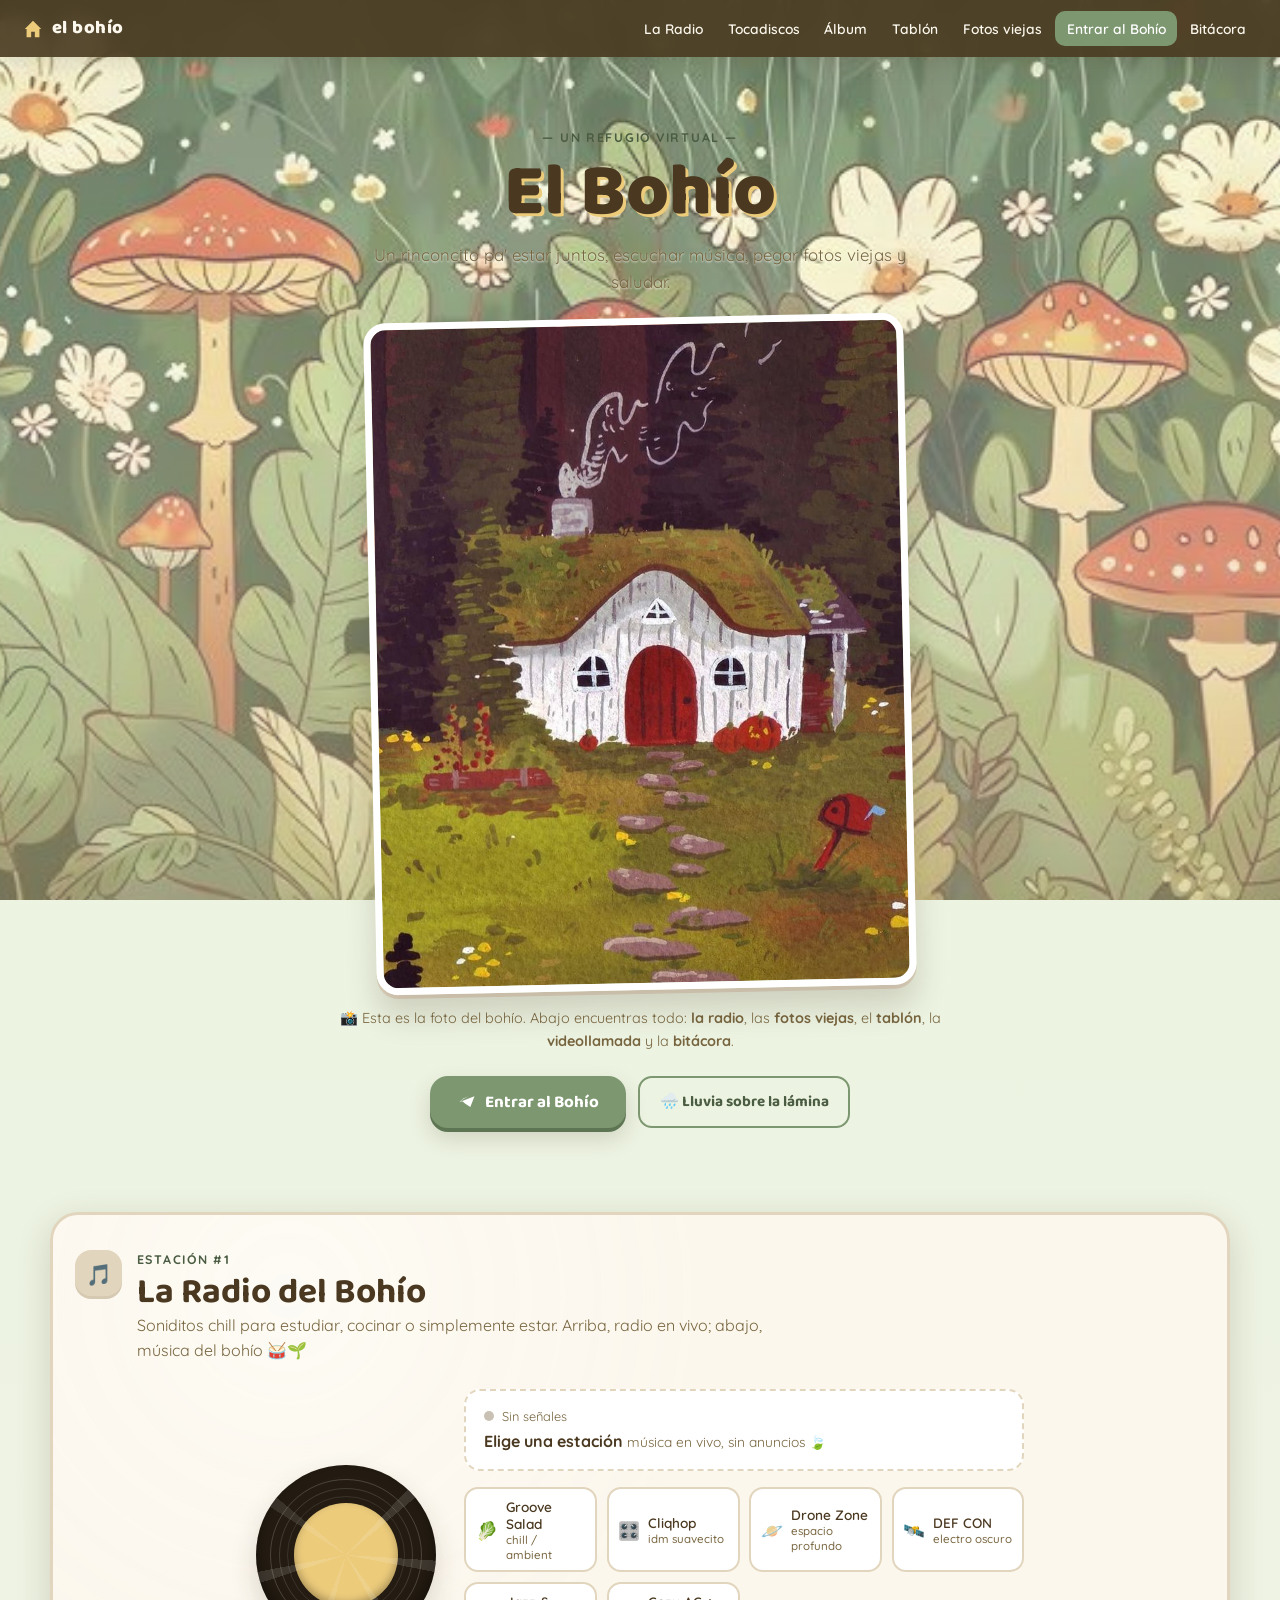
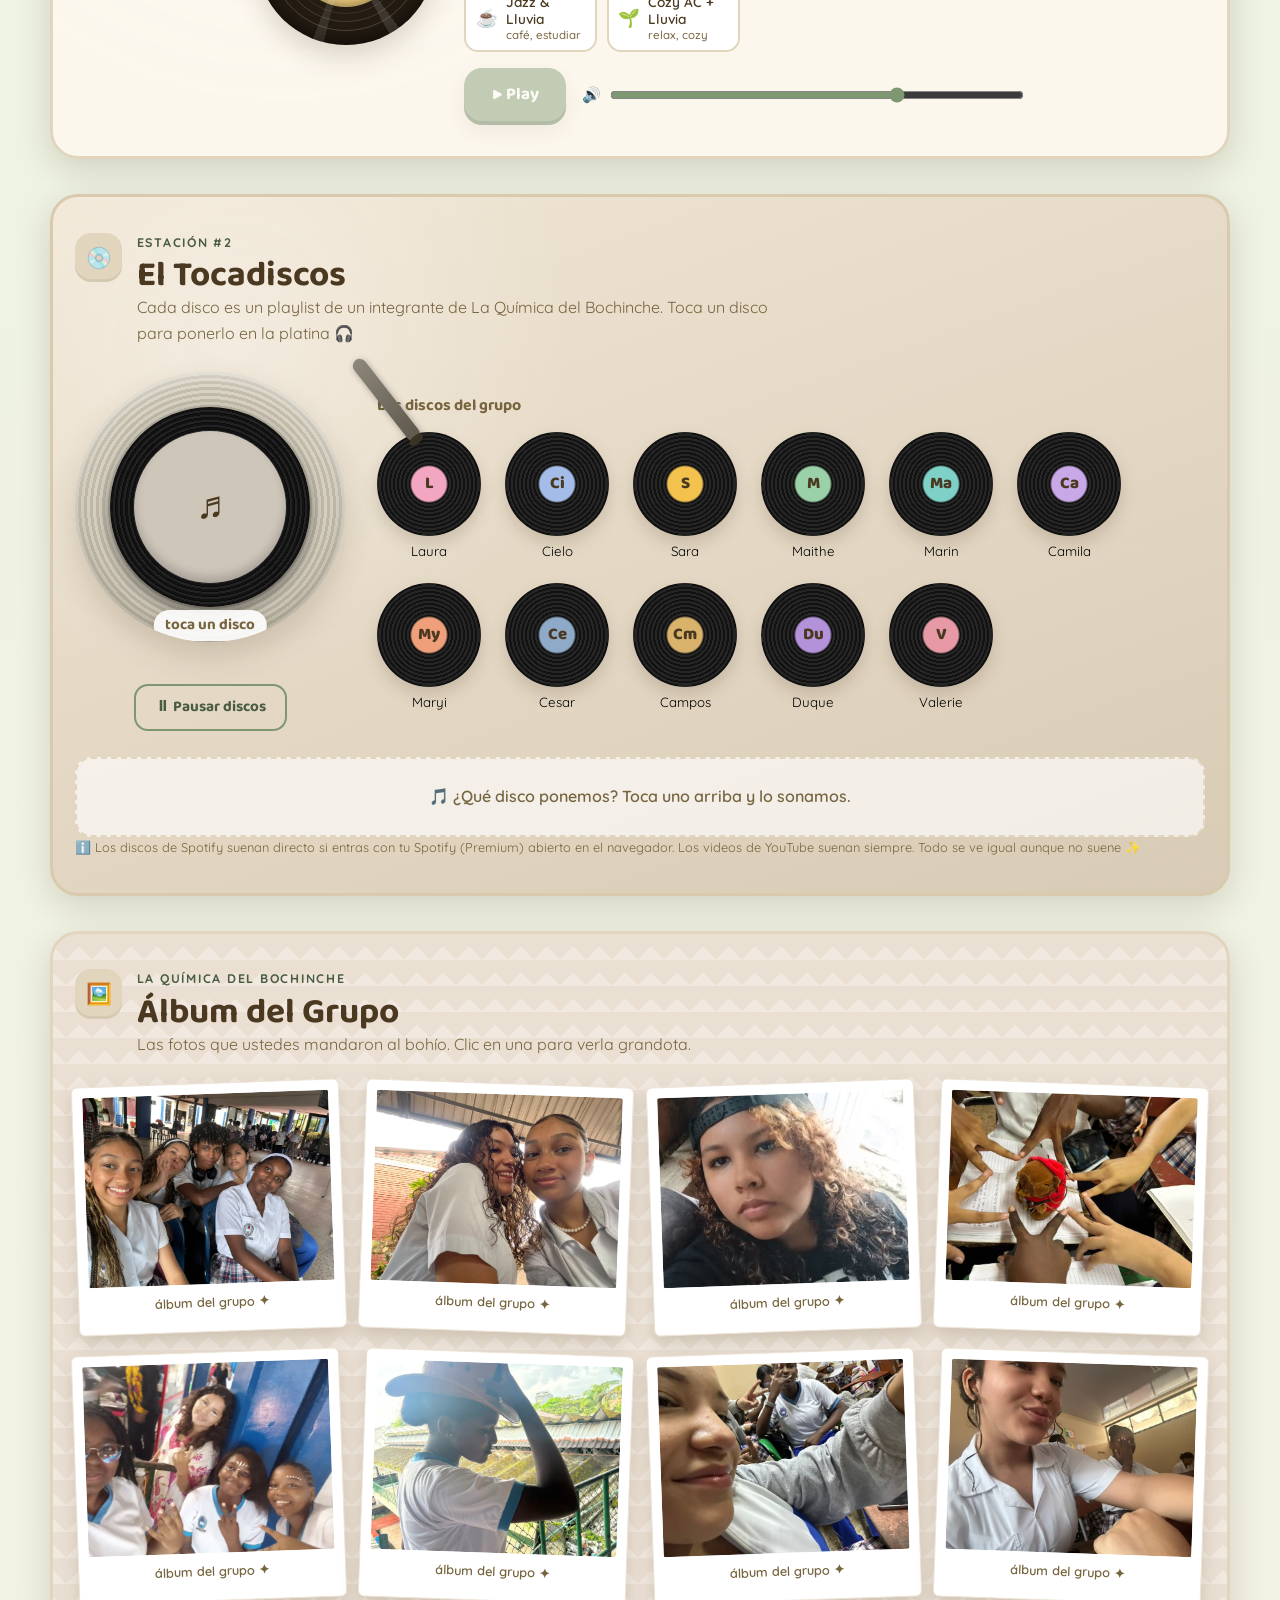
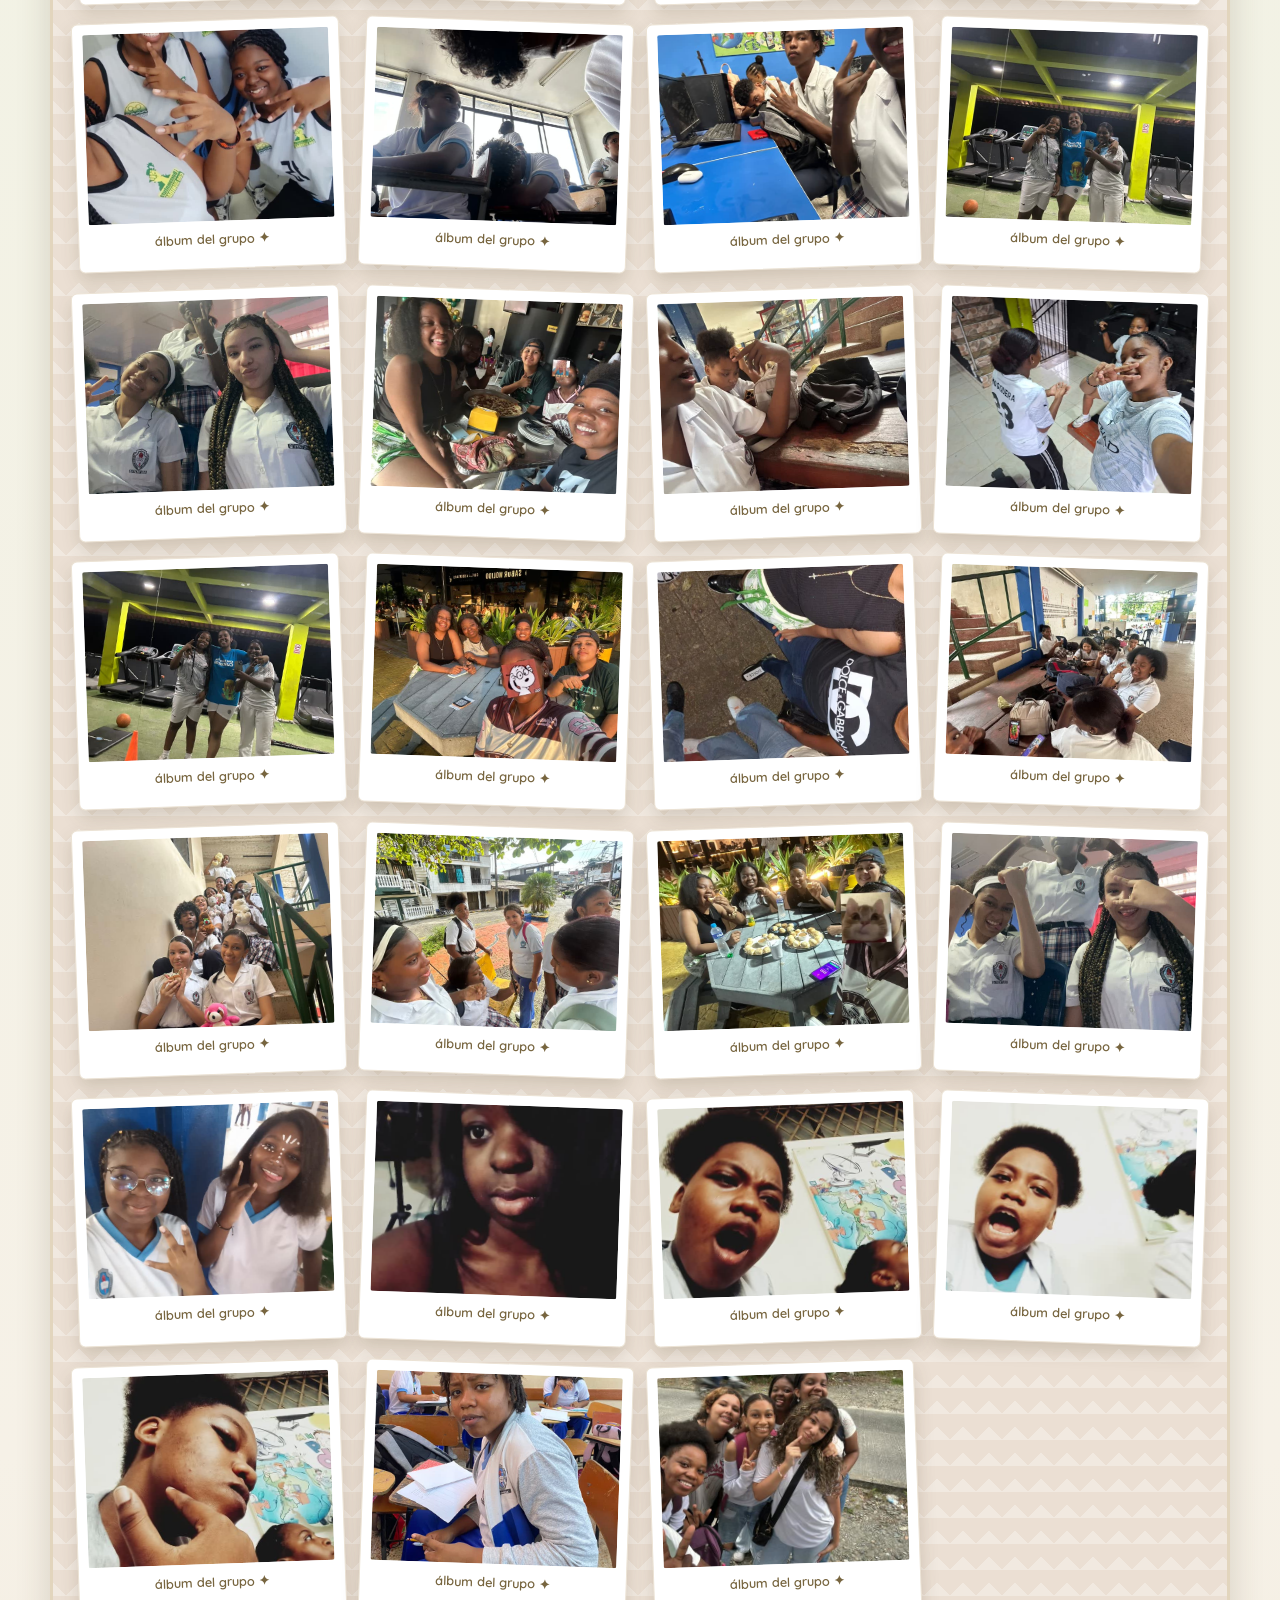
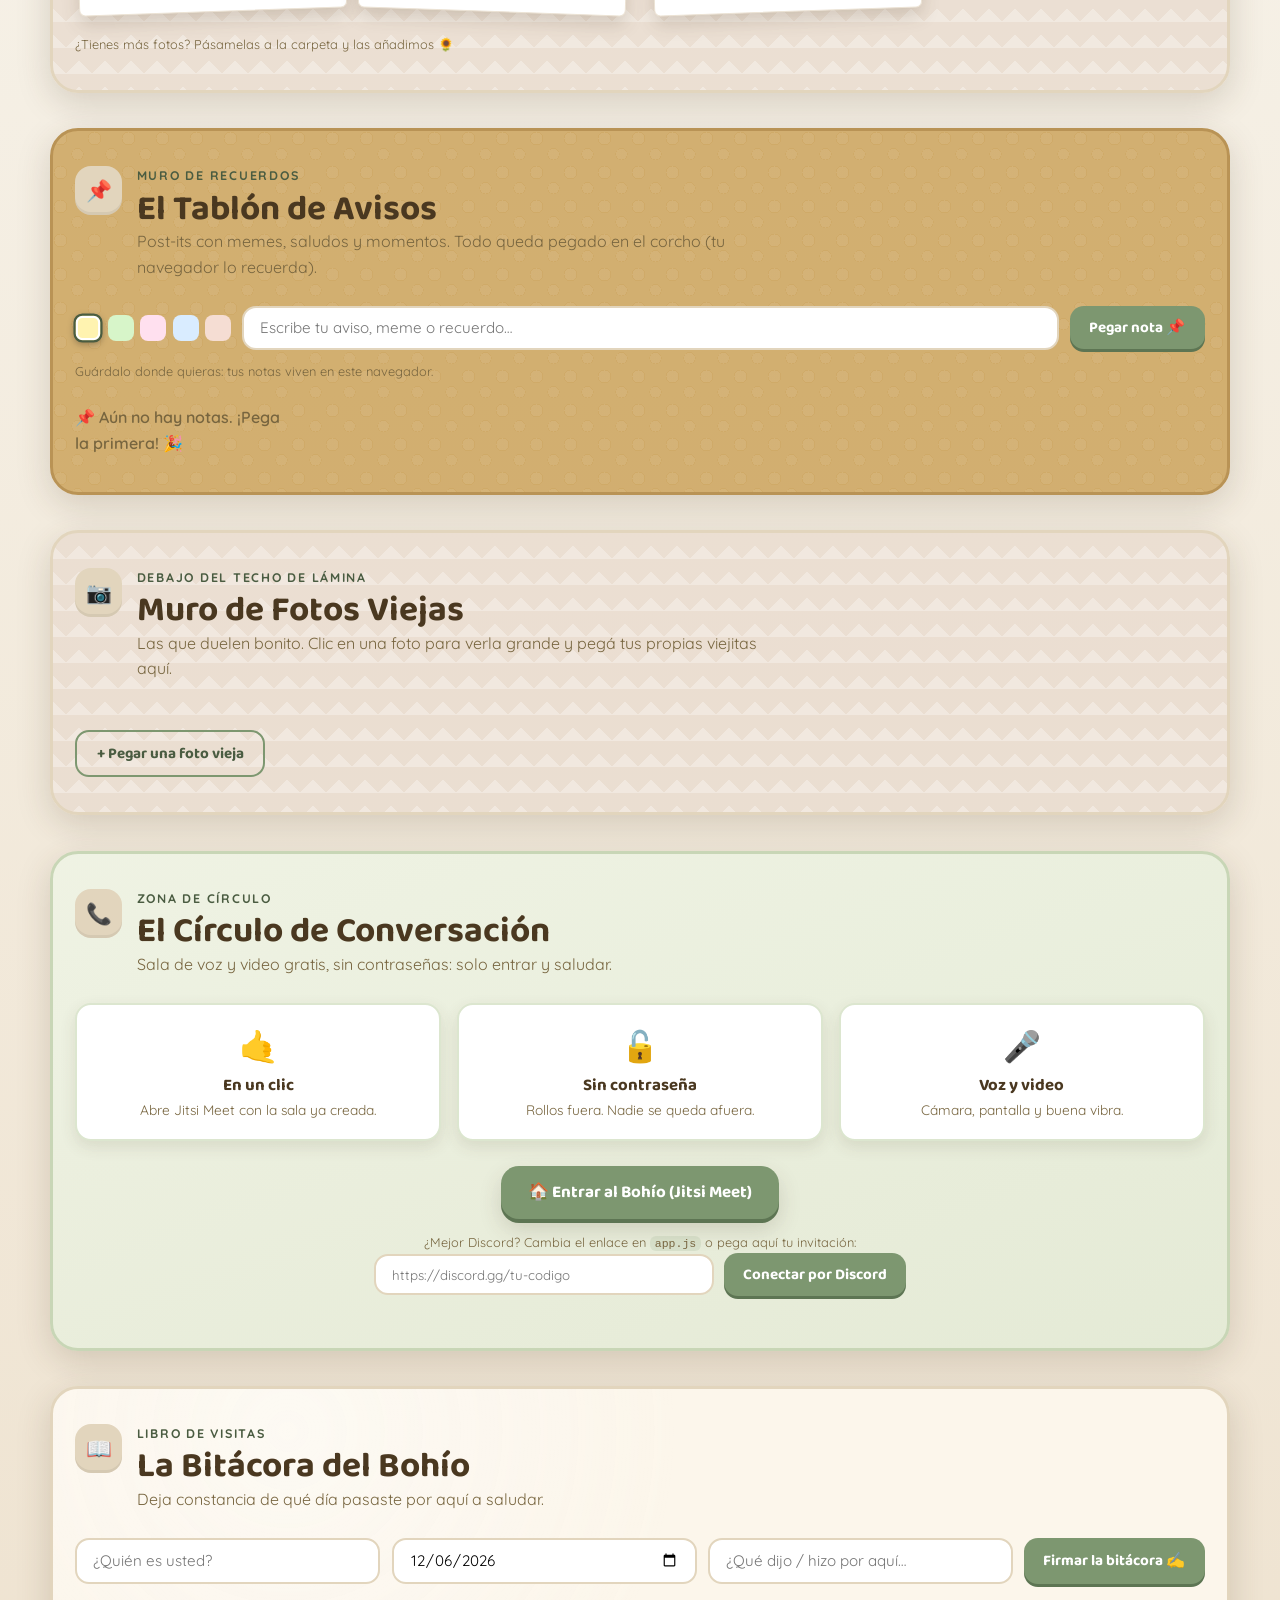
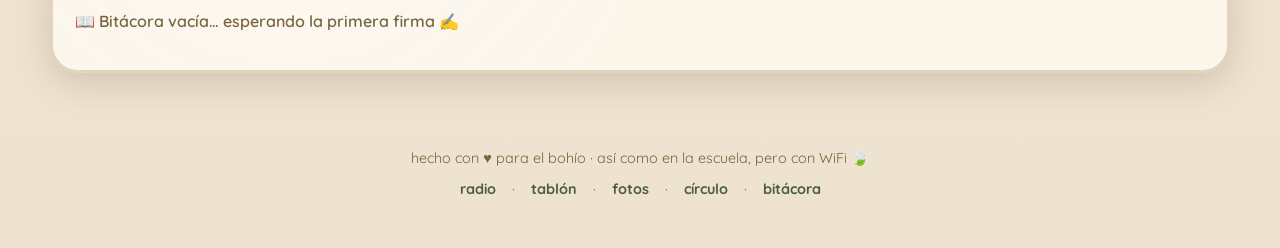
==== index.html @ ce8527cd "Bohío: sitio estático del grupo" ====
<!DOCTYPE html>
<html lang="es">
<head>
<meta charset="UTF-8">
<meta name="viewport" content="width=device-width, initial-scale=1.0">
<title>El Bohío — Un rinconcito pa' estar juntos</title>
<link rel="preconnect" href="https://fonts.googleapis.com">
<link rel="preconnect" href="https://fonts.gstatic.com" crossorigin>
<link href="https://fonts.googleapis.com/css2?family=Baloo+2:wght@500;600;700;800&family=Quicksand:wght@400;500;600;700&display=swap" rel="stylesheet">
<link rel="stylesheet" href="styles.css">
</head>
<body class="leaves">

<!-- ============== FONDO DE PÁGINA (fotos 6, 7, 8) ============== -->
<div class="bg-slideshow" aria-hidden="true">
  <div class="bg-slide" style="background-image:url('imagenes/_ (6).jpeg')"></div>
  <div class="bg-slide" style="background-image:url('imagenes/_ (7).jpeg')"></div>
  <div class="bg-slide" style="background-image:url('imagenes/_(8).jpeg')"></div>
</div>
<div class="bg-scrim" aria-hidden="true"></div>

<!-- ============== FONDOS ANIMADOS (hojas / lluvia) ============== -->
<div class="weather-layer" data-weather="leaves" aria-hidden="true">
  <span class="leaf l1"></span><span class="leaf l2"></span><span class="leaf l3"></span>
  <span class="leaf l4"></span><span class="leaf l5"></span><span class="leaf l6"></span>
  <span class="leaf l7"></span><span class="leaf l8"></span><span class="leaf l9"></span>
  <span class="leaf l10"></span><span class="leaf l11"></span><span class="leaf l12"></span>
  <span class="leaf l13"></span><span class="leaf l14"></span><span class="leaf l15"></span>
  <span class="leaf l16"></span><span class="leaf l17"></span><span class="leaf l18"></span>
</div>
<div class="weather-layer" data-weather="rain" aria-hidden="true">
  <span class="drop d1"></span><span class="drop d2"></span><span class="drop d3"></span>
  <span class="drop d4"></span><span class="drop d5"></span><span class="drop d6"></span>
  <span class="drop d7"></span><span class="drop d8"></span><span class="drop d9"></span>
  <span class="drop d10"></span><span class="drop d11"></span><span class="drop d12"></span>
  <span class="drop d13"></span><span class="drop d14"></span><span class="drop d15"></span>
  <span class="drop d16"></span><span class="drop d17"></span><span class="drop d18"></span>
  <span class="drop d19"></span><span class="drop d20"></span><span class="drop d21"></span>
</div>

<nav class="navbar">
  <a class="nav-logo" href="#inicio">
    <svg viewBox="0 0 24 24" width="22" height="22" aria-hidden="true"><path d="M12 3 3 12h2v9h5v-6h4v6h5v-9h2L12 3z" fill="currentColor"/></svg>
    el bohío
  </a>
  <ul class="nav-links">
    <li><a href="#radio">La Radio</a></li>
    <li><a href="#tocadiscos">Tocadiscos</a></li>
    <li><a href="#album">Álbum</a></li>
    <li><a href="#tablon">Tablón</a></li>
    <li><a href="#fotos">Fotos viejas</a></li>
    <li><a href="#circulo" class="cta-link">Entrar al Bohío</a></li>
    <li><a href="#bitacora">Bitácora</a></li>
  </ul>
  <button class="hamburger" aria-label="Menú"><span></span><span></span><span></span></button>
</nav>

<main>

<!-- ==================== HERO / ILUSTRACIÓN ==================== -->
<section id="inicio" class="hero">
  <div class="hero-copy">
    <p class="eyebrow">— un refugio virtual —</p>
    <h1>El Bohío</h1>
    <p class="tagline">Un rinconcito pa' estar juntos, escuchar música, pegar fotos viejas y saludar.</p>
  </div>

  <div class="bohio-wrap">
    <img class="bohio-foto" src="imagenes/_ (5).jpeg"
         alt="Foto del bohío, el refugio de todos"
         loading="eager">
  </div>

  <p class="hint">📸 Esta es la foto del bohío. Abajo encuentras todo: <strong>la radio</strong>, las <strong>fotos viejas</strong>, el <strong>tablón</strong>, la <strong>videollamada</strong> y la <strong>bitácora</strong>.</p>

  <div class="hero-actions">
    <button id="entrarBtn" class="btn btn-big">
      <svg viewBox="0 0 24 24" width="20" height="20" aria-hidden="true"><path d="M3 12l18-7-5 13-6-4-5-4 9-5-7 3z" fill="currentColor"/></svg>
      Entrar al Bohío
    </button>
    <button id="weatherBtn" class="btn btn-ghost" aria-pressed="false">🌿 Día soleado / 🌧️</button>
  </div>
</section>


<!-- ==================== LA RADIO ==================== -->
<section id="radio" class="panel panel-paper">
  <div class="panel-head">
    <span class="chip">🎵</span>
    <div>
      <p class="eyebrow">estación #1</p>
      <h2>La Radio del Bohío</h2>
      <p class="lead">Soniditos chill para estudiar, cocinar o simplemente estar. Arriba, radio en vivo; abajo, música del bohío 🥁🌱</p>
    </div>
  </div>

  <div class="player">
    <div class="disc" id="disc" aria-hidden="true">
      <span class="disc-grooves"></span><span class="disc-hole"></span>
    </div>
    <div class="player-body">
      <div class="now-playing">
        <div class="np-status"><span class="dot" id="npDot"></span><span id="npStatus">Sin señales</span></div>
        <strong id="npTitle">Elige una estación</strong>
        <span id="npMeta" class="np-meta">música en vivo, sin anuncios 🍃</span>
      </div>
      <div class="stations" id="stations" role="listbox" aria-label="Estaciones"></div>
      <div class="player-controls">
        <button id="playBtn" class="btn btn-big" disabled>▶ Play</button>
        <label class="vol">
          🔊 <input type="range" id="vol" min="0" max="1" step="0.02" value="0.7">
        </label>
      </div>
    </div>
  </div>
  <audio id="audio" preload="none"></audio>
</section>

<!-- ==================== EL TOCADISCOS ==================== -->
<section id="tocadiscos" class="panel panel-turntable">
  <div class="panel-head">
    <span class="chip">💿</span>
    <div>
      <p class="eyebrow">estación #2</p>
      <h2>El Tocadiscos</h2>
      <p class="lead">Cada disco es un playlist de un integrante de La Química del Bochinche. Toca un disco para ponerlo en la platina 🎧</p>
    </div>
  </div>

  <div class="tt-scene">
    <div class="platter-wrap" aria-live="polite">
      <div class="tonearm"><span></span></div>
      <div class="platter">
        <div class="record" id="activeDisc">
          <span class="rlabel" id="activeLabel">?</span>
          <span class="rname" id="activeName">toca un disco</span>
        </div>
      </div>
      <button id="pauseDiscBtn" class="btn btn-ghost pause-btn">⏸ Pausar discos</button>
    </div>
    <div class="rack-head">
      <p>Los discos del grupo</p>
      <div class="rack" id="rack"></div>
    </div>
  </div>

  <div class="queue" id="queue">
    <div class="qempty">🎵 ¿Qué disco ponemos? Toca uno arriba y lo sonamos.</div>
  </div>
  <p class="form-note">ℹ️ Los discos de Spotify suenan directo si entras con tu Spotify (Premium) abierto en el navegador. Los videos de YouTube suenan siempre. Todo se ve igual aunque no suene ✨</p>
</section>

<!-- ==================== ÁLBUM DEL GRUPO ==================== -->
<section id="album" class="panel panel-gallery">
  <div class="panel-head">
    <span class="chip">🖼️</span>
    <div>
      <p class="eyebrow">la química del bochinche</p>
      <h2>Álbum del Grupo</h2>
      <p class="lead">Las fotos que ustedes mandaron al bohío. Clic en una para verla grandota.</p>
    </div>
  </div>
  <div class="gallery album-grid" id="albumGrid"></div>
  <p class="form-note">¿Tienes más fotos? Pásamelas a la carpeta y las añadimos 🌻</p>
</section>

<!-- ==================== TABLÓN DE AVISOS ==================== -->
<section id="tablon" class="panel panel-cork">
  <div class="panel-head">
    <span class="chip">📌</span>
    <div>
      <p class="eyebrow">muro de recuerdos</p>
      <h2>El Tablón de Avisos</h2>
      <p class="lead">Post-its con memes, saludos y momentos. Todo queda pegado en el corcho (tu navegador lo recuerda).</p>
    </div>
  </div>

  <form id="noteForm" class="note-form">
    <div class="note-palette" id="notePalette" role="radiogroup" aria-label="Color de la nota">
      <label><input type="radio" name="color" value="#fff3b0" checked><span style="background:#fff3b0"></span></label>
      <label><input type="radio" name="color" value="#d7f5c9"><span style="background:#d7f5c9"></span></label>
      <label><input type="radio" name="color" value="#ffe0ef"><span style="background:#ffe0ef"></span></label>
      <label><input type="radio" name="color" value="#d9ecff"><span style="background:#d9ecff"></span></label>
      <label><input type="radio" name="color" value="#f5ddd3"><span style="background:#f5ddd3"></span></label>
    </div>
    <input type="text" id="noteText" maxlength="220" placeholder="Escribe tu aviso, meme o recuerdo…" required>
    <button type="submit" class="btn">Pegar nota 📌</button>
    <p class="form-note">Guárdalo donde quieras: tus notas viven en este navegador.</p>
  </form>

  <div class="notes" id="notes" aria-live="polite"></div>
</section>

<!-- ==================== MURO DE FOTOS ==================== -->
<section id="fotos" class="panel panel-gallery">
  <div class="panel-head">
    <span class="chip">📷</span>
    <div>
      <p class="eyebrow">debajo del techo de lámina</p>
      <h2>Muro de Fotos Viejas</h2>
      <p class="lead">Las que duelen bonito. Clic en una foto para verla grande y pegá tus propias viejitas aquí.</p>
    </div>
  </div>
  <input type="file" id="photoInput" accept="image/*" hidden multiple>
  <div class="gallery" id="gallery"></div>
  <button id="addPhotoBtn" class="btn btn-ghost">+ Pegar una foto vieja</button>
</section>

<!-- ==================== CÍRCULO DE CONVERSACIÓN ==================== -->
<section id="circulo" class="panel panel-jitsi">
  <div class="panel-head">
    <span class="chip">📞</span>
    <div>
      <p class="eyebrow">zona de círculo</p>
      <h2>El Círculo de Conversación</h2>
      <p class="lead">Sala de voz y video gratis, sin contraseñas: solo entrar y saludar.</p>
    </div>
  </div>

  <div class="circulo-cards">
    <div class="ccard"><span>🤙</span><h3>En un clic</h3><p>Abre Jitsi Meet con la sala ya creada.</p></div>
    <div class="ccard"><span>🔓</span><h3>Sin contraseña</h3><p>Rollos fuera. Nadie se queda afuera.</p></div>
    <div class="ccard"><span>🎤</span><h3>Voz y video</h3><p>Cámara, pantalla y buena vibra.</p></div>
  </div>

  <div class="enter-zone">
    <a id="jitsiLink" class="btn btn-big" target="_blank" rel="noopener"
       href="https://meet.jit.si/bohio-de-los-amigos">
      🏠 Entrar al Bohío (Jitsi Meet)
    </a>
    <p class="form-note">¿Mejor Discord? Cambia el enlace en <code>app.js</code> o pega aquí tu invitación:</p>
    <div class="discord-row">
      <input type="url" id="discordInput" placeholder="https://discord.gg/tu-codigo" value="">
      <button id="discordBtn" class="btn">Conectar por Discord</button>
      <p id="discordMsg" class="form-note"></p>
    </div>
  </div>
</section>

<!-- ==================== BITÁCORA / LIBRO DE VISITAS ==================== -->
<section id="bitacora" class="panel panel-paper">
  <div class="panel-head">
    <span class="chip">📖</span>
    <div>
      <p class="eyebrow">libro de visitas</p>
      <h2>La Bitácora del Bohío</h2>
      <p class="lead">Deja constancia de qué día pasaste por aquí a saludar.</p>
    </div>
  </div>

  <form id="visitForm" class="visit-form">
    <input type="text" id="visitName" placeholder="¿Quién es usted?" maxlength="40" required>
    <input type="date" id="visitDate" required>
    <input type="text" id="visitMsg" placeholder="¿Qué dijo / hizo por aquí…" maxlength="200">
    <button type="submit" class="btn">Firmar la bitácora ✍️</button>
  </form>

  <ul class="log" id="log" aria-live="polite"></ul>
</section>

</main>

<footer class="footer">
  <p>hecho con ♥ para el bohío · así como en la escuela, pero con WiFi 🍃</p>
  <p class="footer-links"><a href="#radio">radio</a> · <a href="#tablon">tablón</a> · <a href="#fotos">fotos</a> · <a href="#circulo">círculo</a> · <a href="#bitacora">bitácora</a></p>
</footer>

<!-- lightbox -->
<div id="lightbox" class="lightbox" hidden>
  <div class="lb-inner"><img id="lbImg" src="" alt="Foto ampliada"><button id="lbClose" class="lb-close" aria-label="Cerrar">✕</button></div>
</div>

<script src="album-data.js"></script>
<script src="app.js"></script>
</body>
</html>
---- styles.css ----
/* ============================================================
   EL BOHÍO — paleta "tierno, natural y bohío"
   verde reja / cemento cálido / lámina metálica / tierra
   ============================================================ */
:root{
  --green:#7d9770;          /* verde reja (sage) */
  --green-dark:#5d7553;
  --green-deep:#4a5c41;
  --sand:#e2d5bd;           /* cemento cálido / arena */
  --sand-light:#f6f1e7;
  --paper:#fdf8ee;
  --tin:#b6ae9f;            /* gris lámina pastel */
  --tin-dark:#8d877a;
  --wood:#9c7a4f;
  --wood-dark:#6b4a2c;
  --ink:#4a3820;
  --ink-soft:#77653f;
  --gold:#eccb7b;
  --gold-deep:#d4a843;
  --sky-top:#eaf4e0;
  --sky-bottom:#f6f1e7;
  --shadow:rgba(74,56,32,.18);
  --rounded:18px;
}

*,*::before,*::after{box-sizing:border-box;margin:0;padding:0}
html{scroll-behavior:smooth;scroll-padding-top:78px}
body{
  font-family:'Quicksand','Trebuchet MS',sans-serif;
  background:linear-gradient(180deg,var(--sky-top),var(--sky-bottom) 70%,#eee2cf);
  color:var(--ink);
  line-height:1.6;
  min-height:100vh;
  overflow-x:hidden;
}
h1,h2,h3,h4{font-family:'Baloo 2','Trebuchet MS',sans-serif;line-height:1.15}
h1{font-size:clamp(2.6rem,7vw,4.6rem);font-weight:800}
h2{font-size:clamp(1.5rem,4vw,2.2rem);font-weight:700}
img{max-width:100%;display:block}
a{color:var(--green-deep)}
code{background:rgba(125,151,112,.15);padding:.1em .4em;border-radius:6px;font-size:.9em}

/* ---------------- fondo de página: slideshow de fotos ---------------- */
.bg-slideshow{position:fixed;inset:0;z-index:0;pointer-events:none;overflow:hidden}
.bg-slide{position:absolute;inset:-2%;background-size:cover;background-position:center;
  opacity:0;animation:bgfade 18s ease-in-out infinite}
/* la primera foto queda visible aunque las animaciones estén desactivadas */
.bg-slide:nth-child(1){opacity:1}
.bg-slide:nth-child(2){animation-delay:6s}
.bg-slide:nth-child(3){animation-delay:12s}
@keyframes bgfade{
  0%{opacity:0} 8%{opacity:1} 26%{opacity:1} 33%{opacity:0} 100%{opacity:0}
}
.bg-scrim{position:fixed;inset:0;z-index:0;pointer-events:none;
  background:linear-gradient(180deg,rgba(240,248,235,.28),rgba(246,241,231,.40) 55%,rgba(210,190,160,.52))}

/* ---------------- fondo animado: hojas / lluvia ---------------- */
.weather-layer{position:fixed;inset:0;pointer-events:none;z-index:0;overflow:hidden}
body.leaves .weather-layer[data-weather="rain"]{display:none}
body.rain .weather-layer[data-weather="leaves"]{display:none}

.leaf{position:absolute;top:-40px;width:20px;height:20px;background:
  radial-gradient(circle at 30% 30%,#a3c48a,#4e7040);
  border-radius:60% 40% 55% 45%;opacity:.95;
  box-shadow:0 0 6px rgba(255,255,255,.25);
  animation:fall linear infinite}
@keyframes fall{
  0%{transform:translateY(-40px) rotate(0deg)}
  100%{transform:translateY(105vh) rotate(360deg)}
}
.drop{position:absolute;top:-30px;width:3px;height:44px;border-radius:3px;
  background:linear-gradient(180deg,transparent,rgba(120,168,205,.85));
  animation:rain linear infinite}
.l1{left:6%;animation-duration:11s;animation-delay:0s}
.l2{left:16%;animation-duration:14s;animation-delay:-3s;transform:scale(.85)}
.l3{left:27%;animation-duration:12s;animation-delay:-6s;background:#c9a86a}
.l4{left:36%;animation-duration:16s;animation-delay:-2s;transform:scale(1.1)}
.l5{left:45%;animation-duration:10s;animation-delay:-8s}
.l6{left:55%;animation-duration:13s;animation-delay:-4s;background:#c9a86a;transform:scale(.8)}
.l7{left:64%;animation-duration:15s;animation-delay:-7s}
.l8{left:73%;animation-duration:11s;animation-delay:-1s;transform:scale(1.15)}
.l9{left:81%;animation-duration:14s;animation-delay:-9s;background:#c9a86a}
.l10{left:89%;animation-duration:12s;animation-delay:-5s}
.l11{left:48%;animation-duration:17s;animation-delay:-11s}
.l12{left:92%;animation-duration:10s;animation-delay:-2s;transform:scale(.9)}
.l13{left:20%;animation-duration:13s;animation-delay:-10s;transform:scale(1.05);background:#c9a86a}
.l14{left:38%;animation-duration:9.5s;animation-delay:-12s}
.l15{left:52%;animation-duration:14.5s;animation-delay:-6.5s;background:#c9a86a}
.l16{left:68%;animation-duration:11.5s;animation-delay:-13s;transform:scale(.85)}
.l17{left:84%;animation-duration:12.5s;animation-delay:-8.5s}
.l18{left:3%;animation-duration:15s;animation-delay:-4.5s;transform:scale(1.1)}
.d1{left:8%;animation-duration:1.5s}
.d2{left:17%;animation-duration:1.9s;animation-delay:-.4s}
.d3{left:25%;animation-duration:1.7s;animation-delay:-1.1s}
.d4{left:33%;animation-duration:2.1s;animation-delay:-.7s}
.d5{left:41%;animation-duration:1.6s;animation-delay:-1.4s}
.d6{left:49%;animation-duration:2s;animation-delay:-.2s}
.d7{left:57%;animation-duration:1.8s;animation-delay:-1s}
.d8{left:64%;animation-duration:1.5s;animation-delay:-.8s}
.d9{left:72%;animation-duration:2.2s;animation-delay:-1.6s}
.d10{left:79%;animation-duration:1.7s;animation-delay:-.3s}
.d11{left:86%;animation-duration:2s;animation-delay:-1.2s}
.d12{left:92%;animation-duration:1.6s;animation-delay:-.6s}
.d13{left:13%;animation-duration:2.3s;animation-delay:-1.8s}
.d14{left:61%;animation-duration:2.4s;animation-delay:-.9s}
.d15{left:96%;animation-duration:1.9s;animation-delay:-1.5s}
.d16{left:5%;animation-duration:1.8s;animation-delay:-.5s}
.d17{left:30%;animation-duration:2.1s;animation-delay:-1.3s}
.d18{left:44%;animation-duration:1.6s;animation-delay:-.4s}
.d19{left:70%;animation-duration:2.2s;animation-delay:-1.7s}
.d20{left:88%;animation-duration:1.9s;animation-delay:-.2s}
.d21{left:55%;animation-duration:2s;animation-delay:-1.9s}
@keyframes rain{
  0%{transform:translateY(-40px)}
  100%{transform:translateY(108vh)}
}

/* ---------------- nav ---------------- */
.navbar{
  position:fixed;top:0;left:0;right:0;z-index:1000;
  display:flex;align-items:center;justify-content:space-between;gap:1rem;
  padding:.7rem 1.4rem;
  background:rgba(74,60,34,.92);backdrop-filter:blur(8px);
  color:#fdf8ee;box-shadow:0 4px 24px var(--shadow);
}
.nav-logo{display:flex;align-items:center;gap:.45rem;font-family:'Baloo 2',sans-serif;
  font-weight:800;font-size:1.15rem;color:#fdf8ee;text-decoration:none;letter-spacing:.5px}
.nav-logo svg{color:var(--gold)}
.nav-links{display:flex;gap:.15rem;list-style:none}
.nav-links a{display:block;color:#fdf8ee;text-decoration:none;font-size:.86rem;font-weight:600;
  padding:.4rem .7rem;border-radius:10px;transition:.25s}
.nav-links a:hover{background:rgba(255,248,236,.14);color:var(--gold)}
.nav-links a.cta-link{background:var(--green);color:#fff}
.nav-links a.cta-link:hover{background:var(--green-dark)}
.hamburger{display:none;background:none;border:none;cursor:pointer;padding:.3rem}
.hamburger span{display:block;width:24px;height:2px;background:var(--gold);margin:5px 0;border-radius:2px;transition:.3s}
@media(max-width:820px){
  .nav-links{display:none;position:absolute;top:100%;left:0;right:0;flex-direction:column;
    background:rgba(74,60,34,.97);padding:.6rem 1rem;gap:.2rem;border-top:1px solid rgba(255,248,236,.2)}
  .nav-links.open{display:flex}
  .hamburger{display:block}
}

/* ---------------- hero ---------------- */
main{position:relative;z-index:1}
.hero{max-width:1180px;margin:96px auto 0;padding:2rem 1.2rem 3rem;text-align:center}
.eyebrow{font-weight:700;letter-spacing:.14em;text-transform:uppercase;font-size:.78rem;color:var(--green-deep)}
.hero h1{color:var(--ink);text-shadow:3px 3px 0 var(--gold);margin:.2rem 0 .4rem}
.tagline{color:var(--ink-soft);font-size:1.05rem;max-width:560px;margin:0 auto 1.4rem;
  text-shadow:0 1px 2px rgba(255,255,255,.85)}
.hint{margin:1.1rem auto 1.4rem;max-width:680px;font-size:.9rem;color:var(--ink-soft)}
.bohio-wrap{max-width:720px;margin:0 auto}

/* el SVG del bohío */
#bohio{width:100%;height:auto;display:block;
  filter:drop-shadow(0 22px 30px var(--shadow));
  border-radius:var(--rounded)}
/* la foto del bohío */
.bohio-foto{display:block;width:100%;max-width:540px;height:auto;margin:0 auto;
  border-radius:22px;border:7px solid #fff;box-shadow:0 22px 30px var(--shadow),0 4px 0 #e3d8c4;
  transform:rotate(-1.2deg)}
/* zonas vivas */
.hot{cursor:pointer;transition:transform .25s ease}
.hot:hover,.hot:focus-visible{
  filter:drop-shadow(0 0 10px rgba(224,196,120,.95));
  animation:wobble .45s ease}
.hot:focus-visible{outline:none}
.door{transform-box:fill-box;transform-origin:center}
@media(hover:hover){
  .door:hover{transform:translateY(-3px) scale(1.02)}
  .hot:hover{transform-box:fill-box;transform-origin:center;transform:scale(1.02)}
}
@keyframes wobble{25%{transform:rotate(-1.2deg)}  75%{transform:rotate(1.2deg)}}
.hot .breathe{animation:breathe 2.6s ease-in-out infinite}
@keyframes breathe{50%{opacity:.55}}
/* invitación: pulsito suave en la puerta */
.hot.door .breathe{animation:breathe 3s ease-in-out infinite, wobble 3.2s ease-in-out infinite}

.hero-actions{display:flex;gap:.8rem;justify-content:center;flex-wrap:wrap;margin-top:.4rem}

/* ---------------- botones ---------------- */
.btn{
  font-family:'Baloo 2','Trebuchet MS',sans-serif;font-weight:700;font-size:.95rem;
  border:none;cursor:pointer;border-radius:14px;padding:.6rem 1.2rem;
  background:var(--green);color:#fff;
  transition:.22s;box-shadow:0 3px 0 var(--green-dark);
  display:inline-flex;align-items:center;gap:.45rem;justify-content:center;text-decoration:none;
}
.btn:hover{background:var(--green-dark);transform:translateY(-1px)}
.btn:active{transform:translateY(1px);box-shadow:0 1px 0 var(--green-dark)}
.btn:disabled{opacity:.45;cursor:not-allowed}
.btn-big{font-size:1.06rem;padding:.8rem 1.7rem;border-radius:18px;box-shadow:0 4px 0 var(--green-dark),0 10px 22px var(--shadow)}
.btn-ghost{background:transparent;color:var(--green-deep);border:2px solid var(--green);box-shadow:none}
.btn-ghost:hover{background:rgba(125,151,112,.12);color:var(--green-deep)}

/* ---------------- paneles ---------------- */
.panel{max-width:1180px;margin:2.2rem auto;padding:2.2rem 1.4rem;border-radius:28px;
  background:rgba(253,248,238,.9);box-shadow:0 10px 34px var(--shadow);border:3px solid var(--sand)}
.panel-paper{background:
  radial-gradient(circle at 20% 15%,rgba(255,255,255,.4),transparent 40%),
  rgba(253,248,238,.9)}
.panel-cork{background:
  radial-gradient(circle at 22% 22%,rgba(214,180,121,.7) 0 16%,rgba(207,168,100,.7) 16% 18%,transparent 18%) 0 0 / 34px 34px,
  radial-gradient(circle at 72% 68%,rgba(214,180,121,.7) 0 16%,rgba(207,168,100,.7) 16% 18%,transparent 18%) 0 0 / 34px 34px,
  rgba(207,168,100,.9);
  border-color:#b99355}
.panel-gallery{background:
  linear-gradient(45deg,rgba(255,255,255,.3) 25%,transparent 25%) 0 0/26px 26px,
  linear-gradient(-45deg,rgba(255,255,255,.3) 25%,transparent 25%) 0 0/26px 26px,
  rgba(233,221,208,.86)}
.panel-jitsi{background:linear-gradient(160deg,rgba(238,243,228,.88),rgba(226,235,214,.88));border-color:#c8d6b6}
.panel-head{display:flex;gap:.9rem;align-items:flex-start;margin-bottom:1.6rem}
.panel-head .eyebrow{margin-bottom:.15rem}
.chip{flex:none;font-size:1.3rem;background:var(--sand);border-radius:16px;padding:.5rem .65rem;box-shadow:inset 0 -3px 0 rgba(0,0,0,.06)}
.lead{color:var(--ink-soft);max-width:640px}

/* ---------------- radio ---------------- */
.player{display:flex;gap:1.8rem;align-items:center;flex-wrap:wrap;justify-content:center}
.disc{position:relative;width:180px;height:180px;border-radius:50%;flex:none;
  background:radial-gradient(circle at center,#3a2f22 0 18%,#553f26 18% 22%,#241c12 22% 100%);
  box-shadow:0 12px 26px var(--shadow),inset 0 -6px 14px rgba(0,0,0,.5)}
.disc::after{content:"";position:absolute;inset:0;border-radius:50%;
  background:conic-gradient(from 0deg,transparent 0 12%,rgba(255,255,255,.12) 12% 14%,transparent 14% 26%,rgba(255,255,255,.12) 26% 28%,transparent 28% 40%,rgba(255,255,255,.12) 40% 42%,transparent 42% 54%,rgba(255,255,255,.1) 54% 56%,transparent 56% 70%,rgba(255,255,255,.12) 70% 72%,transparent 72% 84%,rgba(255,255,255,.1) 84% 86%,transparent 86% 100%)}
.disc .disc-grooves{position:absolute;inset:14px;border-radius:50%;border:1px solid rgba(255,255,255,.18)}
.disc .disc-grooves::before{content:"";position:absolute;inset:8px;border-radius:50%;border:1px solid rgba(255,255,255,.14)}
.disc .disc-grooves::after{content:"";position:absolute;inset:16px;border-radius:50%;border:1px solid rgba(255,255,255,.10)}
.disc-hole{position:absolute;inset:38px;border-radius:50%;background:var(--gold);box-shadow:inset 0 -4px 8px rgba(0,0,0,.3)}
#disc.spinning{animation:spin 2.6s linear infinite}
@keyframes spin{to{transform:rotate(1turn)}}
.player-body{flex:1;min-width:280px;max-width:560px}
.now-playing{background:#fff;border:2px dashed var(--sand);border-radius:16px;padding:.9rem 1.1rem;margin-bottom:1rem}
.np-status{display:flex;align-items:center;gap:.5rem;font-size:.8rem;color:var(--ink-soft);margin-bottom:.15rem}
.dot{width:10px;height:10px;border-radius:50%;background:#c9c2b4;transition:.3s}
.dot.live{background:#59c169;box-shadow:0 0 0 0 rgba(89,193,105,.6);animation:pulse 1.6s infinite}
@keyframes pulse{70%{box-shadow:0 0 0 9px rgba(89,193,105,0)}100%{box-shadow:0 0 0 0 rgba(89,193,105,0)}}
.np-title{font-family:'Baloo 2',sans-serif;font-size:1.15rem}
.np-meta{color:var(--ink-soft);font-size:.86rem}
.stations{display:grid;grid-template-columns:repeat(auto-fit,minmax(120px,1fr));gap:.6rem;margin-bottom:1rem}
.station{border:2px solid var(--sand);background:#fff;border-radius:14px;padding:.55rem .6rem;
  text-align:left;cursor:pointer;font-family:inherit;font-weight:600;font-size:.85rem;color:var(--ink);
  transition:.2s;display:flex;align-items:center;gap:.5rem}
.station .mini{flex:none;font-size:1.1rem}
.station small{display:block;font-weight:500;color:var(--ink-soft);font-size:.72rem}
.station:hover{border-color:var(--green);transform:translateY(-1px)}
.station.active{background:var(--green);color:#fff;border-color:var(--green-dark)}
.station.active small{color:rgba(255,255,255,.85)}
.player-controls{display:flex;gap:1rem;align-items:center;flex-wrap:wrap}
.vol{display:flex;align-items:center;gap:.55rem;font-size:.95rem;color:var(--ink-soft);flex:1;min-width:180px}
.vol input{flex:1;accent-color:var(--green)}

/* ---------------- tocadiscos ---------------- */
.panel-turntable{background:
  radial-gradient(circle at 15% 20%,rgba(255,255,255,.35),transparent 30%),
  linear-gradient(160deg,rgba(240,228,210,.94),rgba(214,200,178,.94));
  border-color:#d9c9ad}
.tt-scene{display:flex;gap:2rem;align-items:center;flex-wrap:wrap;justify-content:center;margin-bottom:1.6rem}
.platter-wrap{position:relative;flex:none}
.platter{width:270px;height:270px;border-radius:50%;
  background:
    repeating-radial-gradient(circle at 50% 50%,#d8d2c4 0 3px,#c2bba9 3px 6px),
    #c2bba9;
  box-shadow:0 14px 30px var(--shadow),inset 0 6px 14px rgba(255,255,255,.5),inset 0 -10px 20px rgba(40,30,15,.25);
  display:flex;align-items:center;justify-content:center;
  animation:spin 40s linear infinite; overflow:hidden}
.record{width:200px;height:200px;border-radius:50%;position:relative;
  background:
    radial-gradient(circle at 50% 50%,var(--c,#e8a7c4) 0 22%,transparent 24%),
    repeating-radial-gradient(circle at 50% 50%,#232323 0 2px,#121212 2px 4px,#0d0d0d 4px 5px);
  box-shadow:0 6px 16px rgba(0,0,0,.55);
  animation:spin 2.2s linear infinite paused; cursor:pointer}
.record.spinning{animation-play-state:running}
.rlabel{position:absolute;inset:24px;border-radius:50%;background:var(--c,#e8a7c4);
  display:flex;align-items:center;justify-content:center;
  font-family:'Baloo 2',sans-serif;font-weight:800;font-size:2.4rem;color:#4a3820;
  box-shadow:inset 0 -6px 10px rgba(0,0,0,.18)}
.rname{position:absolute;bottom:-2.1rem;left:50%;transform:translateX(-50%);
  font-family:'Baloo 2',sans-serif;font-weight:700;font-size:.95rem;color:var(--ink-soft);
  background:rgba(255,255,255,.9);padding:.2rem .7rem;border-radius:999px;box-shadow:0 3px 8px var(--shadow);
  width:max-content;max-width:230px}
.tonearm{position:absolute;top:-16px;right:-16px;z-index:3;width:120px;height:120px;pointer-events:none}
.tonearm span{position:absolute;top:0;right:0;width:14px;height:100px;border-radius:8px;
  transform-origin:top right;transform:rotate(-38deg);
  background:linear-gradient(180deg,#8d877a,#5d574c);
  box-shadow:0 2px 6px rgba(0,0,0,.3)}
.tonearm span::before{content:"";position:absolute;bottom:-4px;right:0;width:16px;height:8px;border-radius:50% 50% 60% 60%;background:#3a3224}
.pause-btn{display:block;margin:2.6rem auto 0}
#tocadiscos.paused .tvdisc,
#tocadiscos.paused .record,
#tocadiscos.paused .platter{animation-play-state:paused}
.rack-head{flex:1;min-width:250px}
.rack-head p{font-family:'Baloo 2',sans-serif;font-weight:700;color:var(--ink-soft);margin-bottom:.8rem}
.rack{display:flex;gap:1.5rem;flex-wrap:wrap}
.tvwrap{display:flex;flex-direction:column;align-items:center;gap:.45rem;cursor:pointer;
  background:none;border:none;padding:0;font-family:inherit}
.tvdisc{width:104px;height:104px;border-radius:50%;border:2px solid rgba(0,0,0,.15);cursor:pointer;position:relative;
  background:
    radial-gradient(circle at 50% 50%,var(--c) 0 24%,transparent 27%),
    repeating-radial-gradient(circle at 50% 50%,#262626 0 2px,#121212 2px 4px);
  box-shadow:0 8px 16px var(--shadow);
  animation:spin 8s linear infinite;transition:transform .25s}
.tvwrap:hover .tvdisc{transform:scale(1.12)}
.tvdisc .tvri{position:absolute;inset:0;display:flex;align-items:center;justify-content:center;
  font-family:'Baloo 2',sans-serif;font-weight:800;font-size:1.05rem;color:#4a3820}
.tvdisc .tvdl{font-weight:700;font-size:.8rem;color:var(--ink-soft)}
.tvwrap.active .tvdisc{border-color:var(--gold-deep);box-shadow:0 0 0 3px var(--gold),0 8px 16px var(--shadow)}
.tvwrap.active .tvdl{color:var(--green-deep)}
@keyframes spin{to{transform:rotate(1turn)}}
.queue{display:grid;grid-template-columns:repeat(auto-fit,minmax(300px,1fr));gap:1rem;margin-top:.4rem}
.qempty{grid-column:1/-1;text-align:center;color:var(--ink-soft);font-weight:600;
  background:rgba(255,255,255,.65);border:2px dashed var(--sand);border-radius:16px;padding:1.6rem}
.qcard{background:#fff;border-radius:14px;padding:.7rem;box-shadow:0 8px 18px var(--shadow);border:2px solid var(--sand)}
.qcard h4{font-size:1rem;margin:.15rem .2rem .55rem;font-family:'Baloo 2',sans-serif}
.qcard iframe{width:100%;border:0;border-radius:8px}
.qcard.youtube iframe{aspect-ratio:16/9;display:block}
.embed{min-height:120px;display:flex;align-items:center;justify-content:center;
  background:linear-gradient(160deg,#fdf8ee,#efe5d3);border-radius:8px}
.youtube .embed{min-height:130px}
.load-btn{font-family:'Baloo 2','Trebuchet MS',sans-serif;font-weight:700;font-size:.9rem;
  border:none;cursor:pointer;border-radius:12px;padding:.6rem 1.1rem;color:#fff;
  background:var(--green);box-shadow:0 3px 0 var(--green-dark);transition:.2s}
.load-btn:hover{background:var(--green-dark)}

/* ---------------- tablón ---------------- */
.note-form{display:flex;flex-wrap:wrap;gap:.7rem;align-items:center;margin-bottom:1.5rem}
.note-form input[type=text]{flex:1;min-width:220px;padding:.65rem 1rem;border:2px solid var(--sand);
  border-radius:14px;font-family:inherit;font-size:.95rem;background:#fff}
.note-form input:focus,.visit-form input:focus{outline:2px solid var(--green);outline-offset:1px}
.note-palette{display:flex;gap:.4rem;align-items:center}
.note-palette input{position:absolute;opacity:0;pointer-events:none}
.note-palette label{cursor:pointer}
.note-palette span{display:block;width:26px;height:26px;border-radius:8px;border:2px solid transparent;transition:.2s}
.note-palette input:checked+span{border-color:var(--green-deep);box-shadow:0 0 0 2px #fff inset,0 2px 6px rgba(0,0,0,.25);transform:scale(1.12)}
.form-note{flex-basis:100%;font-size:.8rem;color:var(--ink-soft)}
.notes{display:grid;grid-template-columns:repeat(auto-fill,minmax(190px,1fr));gap:1rem}
.note{position:relative;padding:1rem 1rem 2.6rem;border-radius:6px 18px 6px 18px;
  box-shadow:0 6px 14px rgba(74,56,32,.22),inset 0 -14px 0 rgba(0,0,0,.05);
  min-height:130px;transform:rotate(var(--rot,0deg));transition:.25s;
  display:flex;flex-direction:column}
.note:hover{transform:rotate(0) scale(1.03);z-index:5}
.note p{font-size:.92rem;font-weight:600;white-space:pre-wrap;word-break:break-word;flex:1}
.note .tape{position:absolute;top:-10px;left:50%;transform:translateX(-50%) rotate(-2deg);
  width:74px;height:22px;background:rgba(255,252,235,.65);border-left:2px dashed rgba(0,0,0,.08);border-right:2px dashed rgba(0,0,0,.08)}
.note .note-when{position:absolute;bottom:.5rem;left:1rem;font-size:.72rem;color:rgba(74,56,32,.65)}
.note .del{position:absolute;top:.4rem;right:.5rem;background:none;border:none;cursor:pointer;
  color:rgba(74,56,32,.5);font-size:1rem;padding:2px 6px;border-radius:8px}
.note .del:hover{background:rgba(0,0,0,.1);color:var(--wood-dark)}
.notes:empty::after{content:"📌 Aún no hay notas. ¡Pega la primera! 🎉";color:var(--ink-soft);font-weight:600}

/* ---------------- fotos ---------------- */
.gallery{display:grid;grid-template-columns:repeat(auto-fill,minmax(220px,1fr));gap:1.2rem;margin-bottom:1.4rem}
.pic{margin:0;background:#fff;padding:.6rem .6rem 1.2rem;border-radius:6px;
  box-shadow:0 8px 18px var(--shadow);cursor:pointer;transition:.25s;
  transform:rotate(var(--rot,0deg));border:1px solid #ece3d5}
.pic:nth-child(even){--rot:2deg}
.pic:nth-child(odd){--rot:-2deg}
.pic:hover{transform:rotate(0) scale(1.03)}
.pic img{width:100%;height:190px;object-fit:cover;border-radius:2px;background:#eee}
.pic figcaption{font-size:.8rem;color:var(--ink-soft);text-align:center;padding-top:.5rem;font-weight:600}

/* ---------------- círculo ---------------- */
.circulo-cards{display:grid;grid-template-columns:repeat(auto-fit,minmax(210px,1fr));gap:1rem;margin-bottom:1.6rem}
.ccard{background:#fff;border-radius:16px;padding:1.1rem;text-align:center;
  border:2px solid #dce6cf;box-shadow:0 6px 16px rgba(74,56,32,.12)}
.ccard span{font-size:1.9rem;display:block;margin-bottom:.3rem}
.ccard h3{font-size:1.05rem;margin-bottom:.25rem}
.ccard p{font-size:.86rem;color:var(--ink-soft)}
.enter-zone{text-align:center}
.enter-zone .btn-big{margin-bottom:.8rem}
.discord-row{display:flex;gap:.6rem;flex-wrap:wrap;justify-content:center;align-items:center}
.discord-row input{flex:1;min-width:260px;max-width:340px;padding:.65rem 1rem;border:2px solid var(--sand);
  border-radius:14px;font-family:inherit}
#discordMsg{text-align:center;margin-top:.4rem}
#discordMsg.ok{color:var(--green-deep)}

/* ---------------- bitácora ---------------- */
.visit-form{display:flex;gap:.7rem;flex-wrap:wrap;margin-bottom:1.6rem}
.visit-form input{flex:1;min-width:170px;padding:.65rem 1rem;border:2px solid var(--sand);
  border-radius:14px;font-family:inherit;font-size:.95rem;background:#fff}
.log{list-style:none;display:flex;flex-direction:column;gap:.8rem;max-width:860px}
.log li{background:#fff;border-left:5px solid var(--green);border-radius:4px 14px 14px 4px;
  padding:.8rem 1rem;box-shadow:0 4px 12px rgba(74,56,32,.12);display:flex;gap:1rem;align-items:baseline}
.log .who{font-family:'Baloo 2',sans-serif;font-weight:700;color:var(--green-deep);white-space:nowrap}
.log .when{font-size:.75rem;color:var(--ink-soft);white-space:nowrap;background:var(--sand-light);
  padding:.1rem .5rem;border-radius:8px}
.log .say{color:var(--ink);font-weight:600}
.log:empty::after{content:"📖 Bitácora vacía… esperando la primera firma ✍️";color:var(--ink-soft);font-weight:600}

/* ---------------- footer & lightbox ---------------- */
.footer{position:relative;z-index:1;text-align:center;padding:2.4rem 1rem 3rem;color:var(--ink-soft);font-size:.9rem}
.footer-links{display:flex;gap:1rem;justify-content:center;margin-top:.5rem;flex-wrap:wrap}
.footer-links a{color:var(--green-deep);text-decoration:none;font-weight:700}
.lightbox{position:fixed;inset:0;z-index:2000;background:rgba(30,22,10,.85);
  display:flex;align-items:center;justify-content:center;padding:2rem}
.lightbox[hidden]{display:none}
.lightbox img{max-width:92vw;max-height:84vh;border-radius:12px;box-shadow:0 20px 60px rgba(0,0,0,.5)}
.lb-close{position:absolute;top:1.2rem;right:1.4rem;background:var(--gold);border:none;cursor:pointer;
  font-size:1.1rem;font-weight:800;width:40px;height:40px;border-radius:50%}

/* ---------------- responsive ---------------- */
@media(max-width:640px){
  .hero{margin-top:82px}
  .player{flex-direction:column}
  .disc{width:150px;height:150px}
  .note-form{flex-direction:column;align-items:stretch}
  .note-palette{justify-content:center}
  .log li{flex-wrap:wrap}
}
/* si el sistema pide menos movimiento, solo suavizo el rebote de los botones
   (las hojas, la lluvia y las fotos de fondo siguen funcionando) */
@media (prefers-reduced-motion:reduce){
  .hot:hover,.hot:focus-visible{animation:none}
}
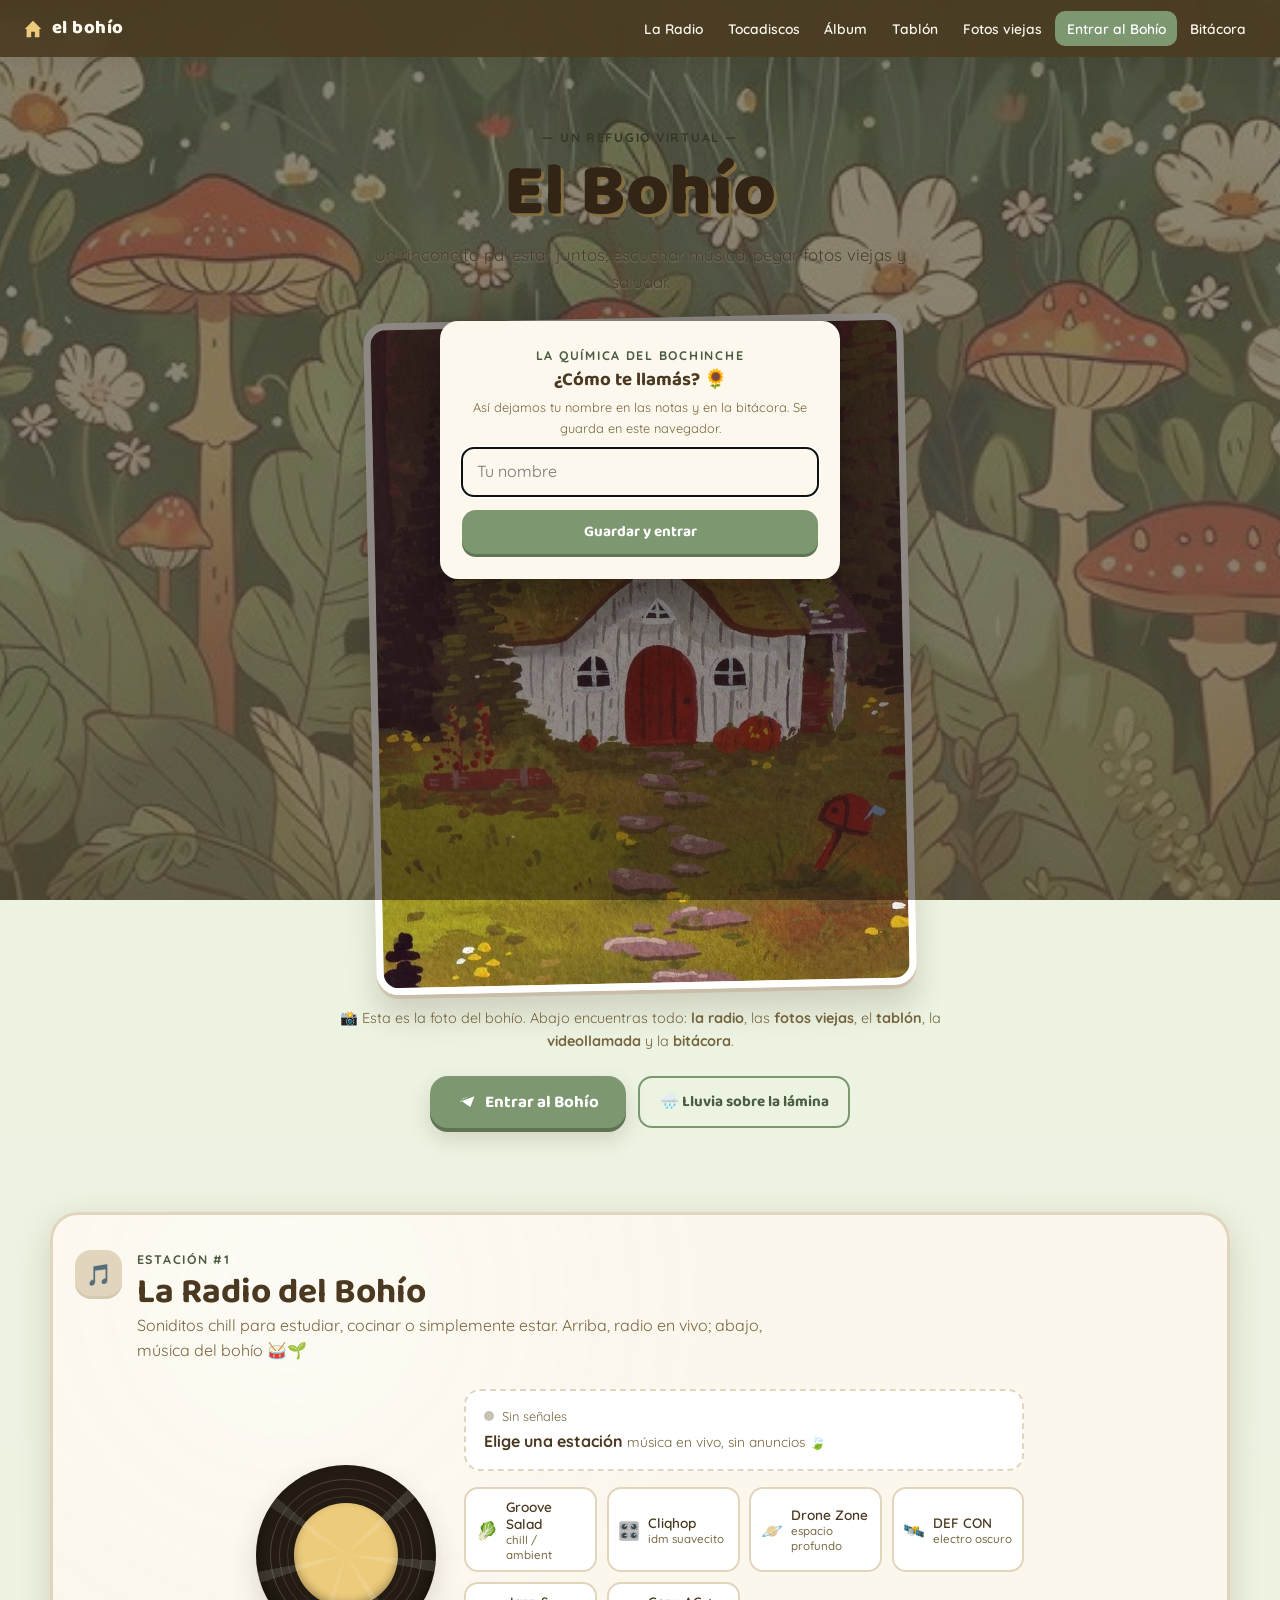
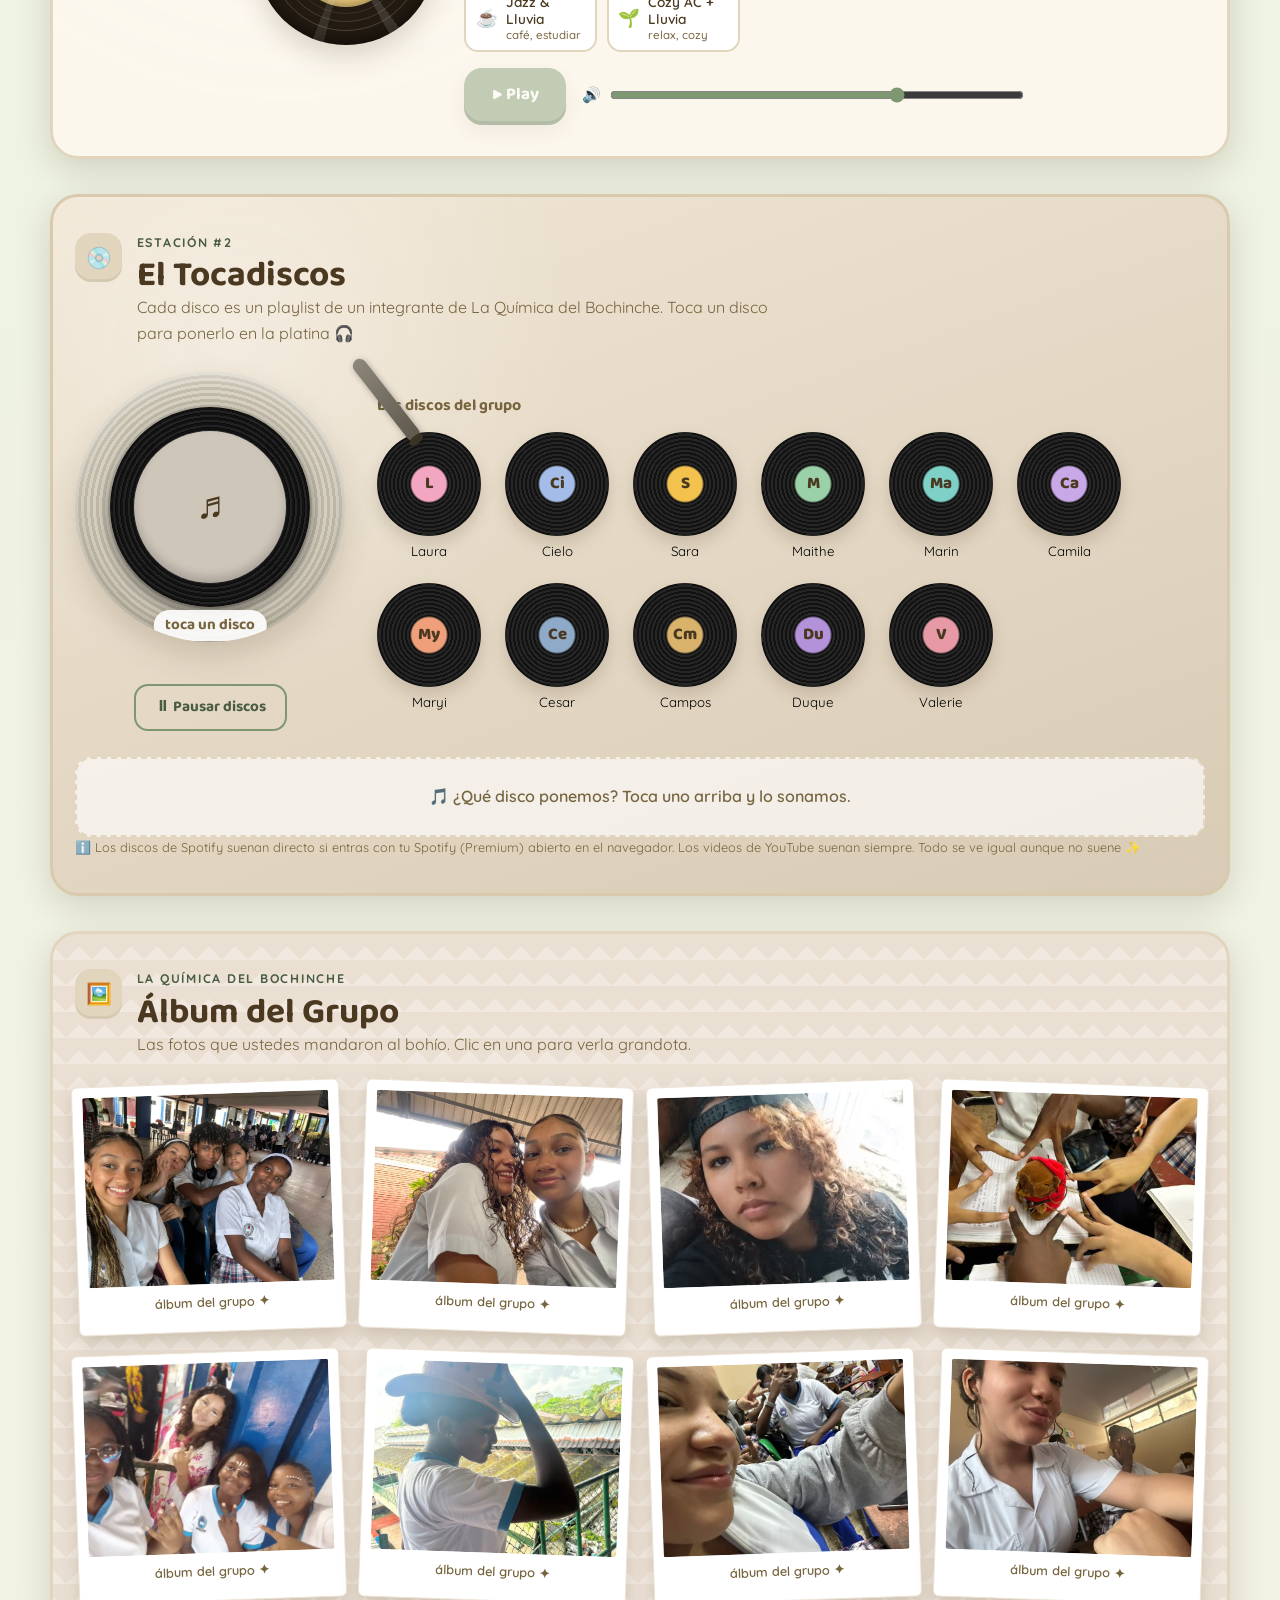
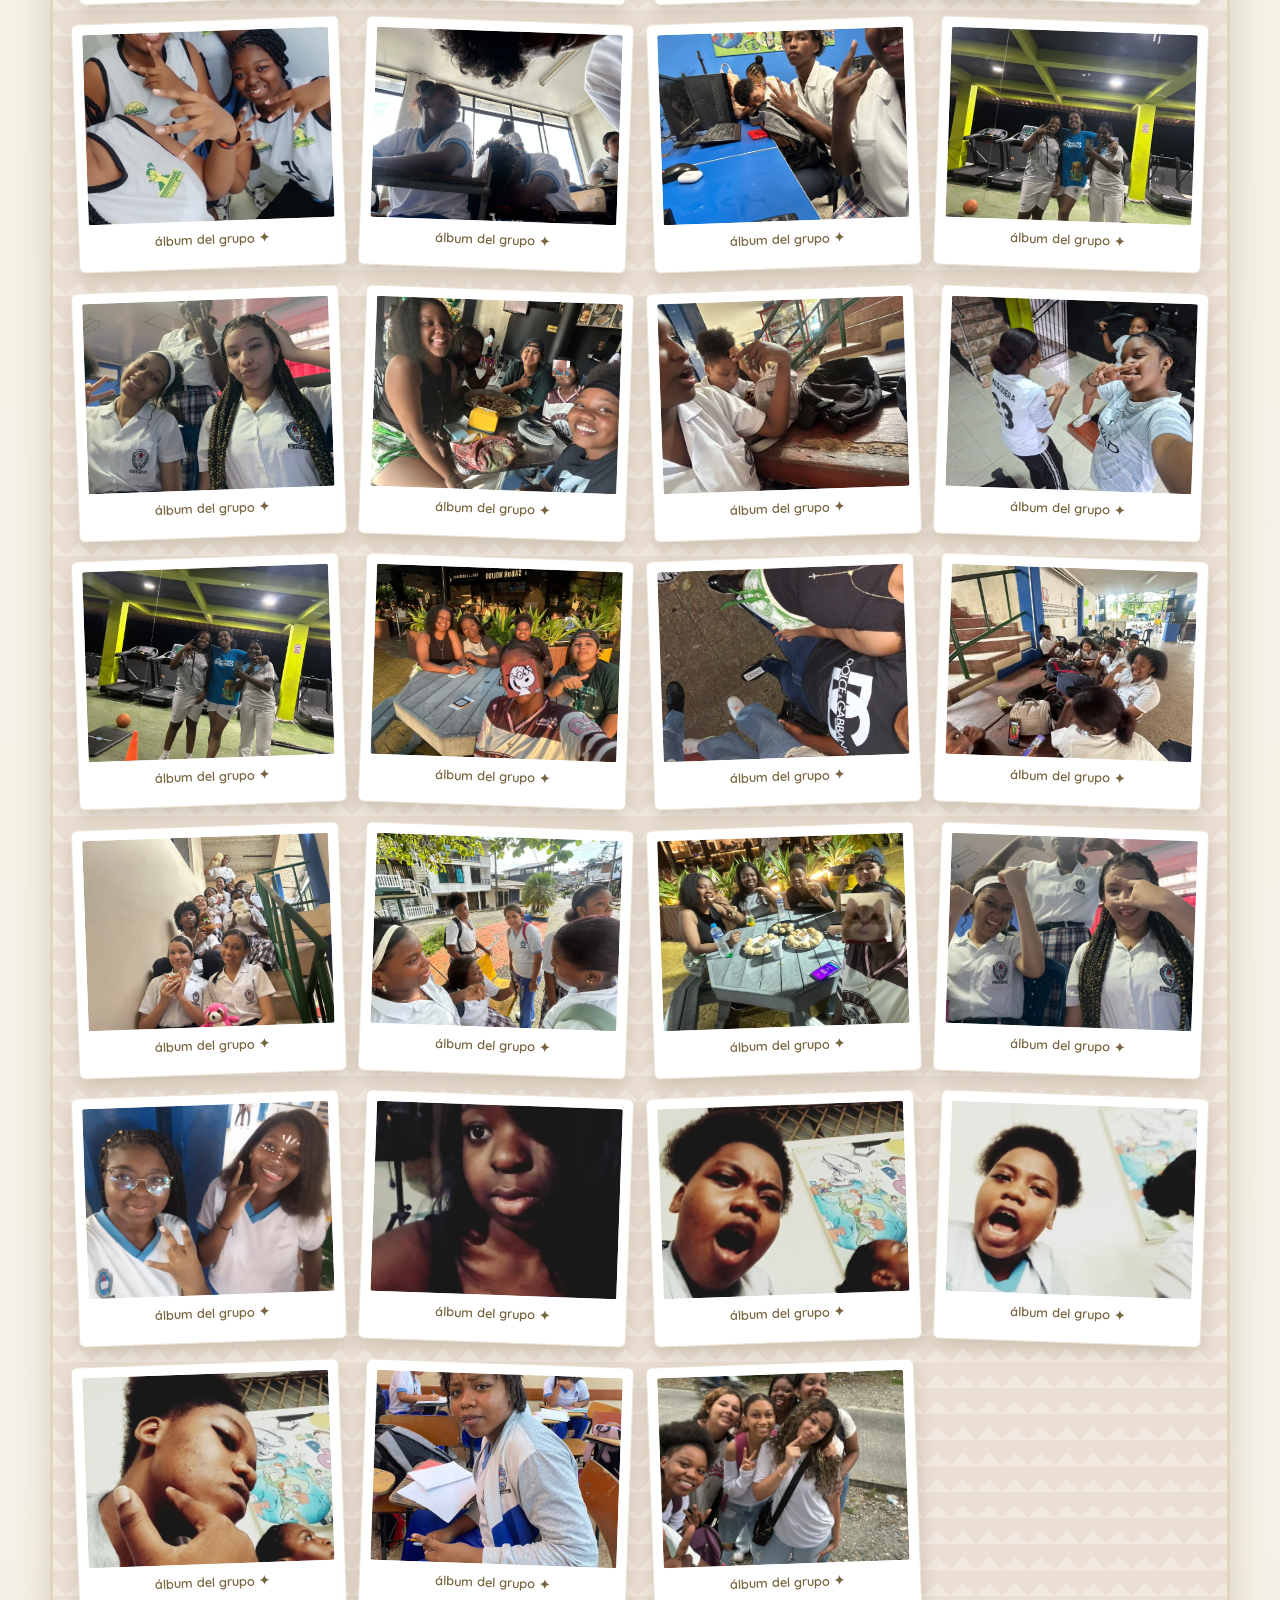
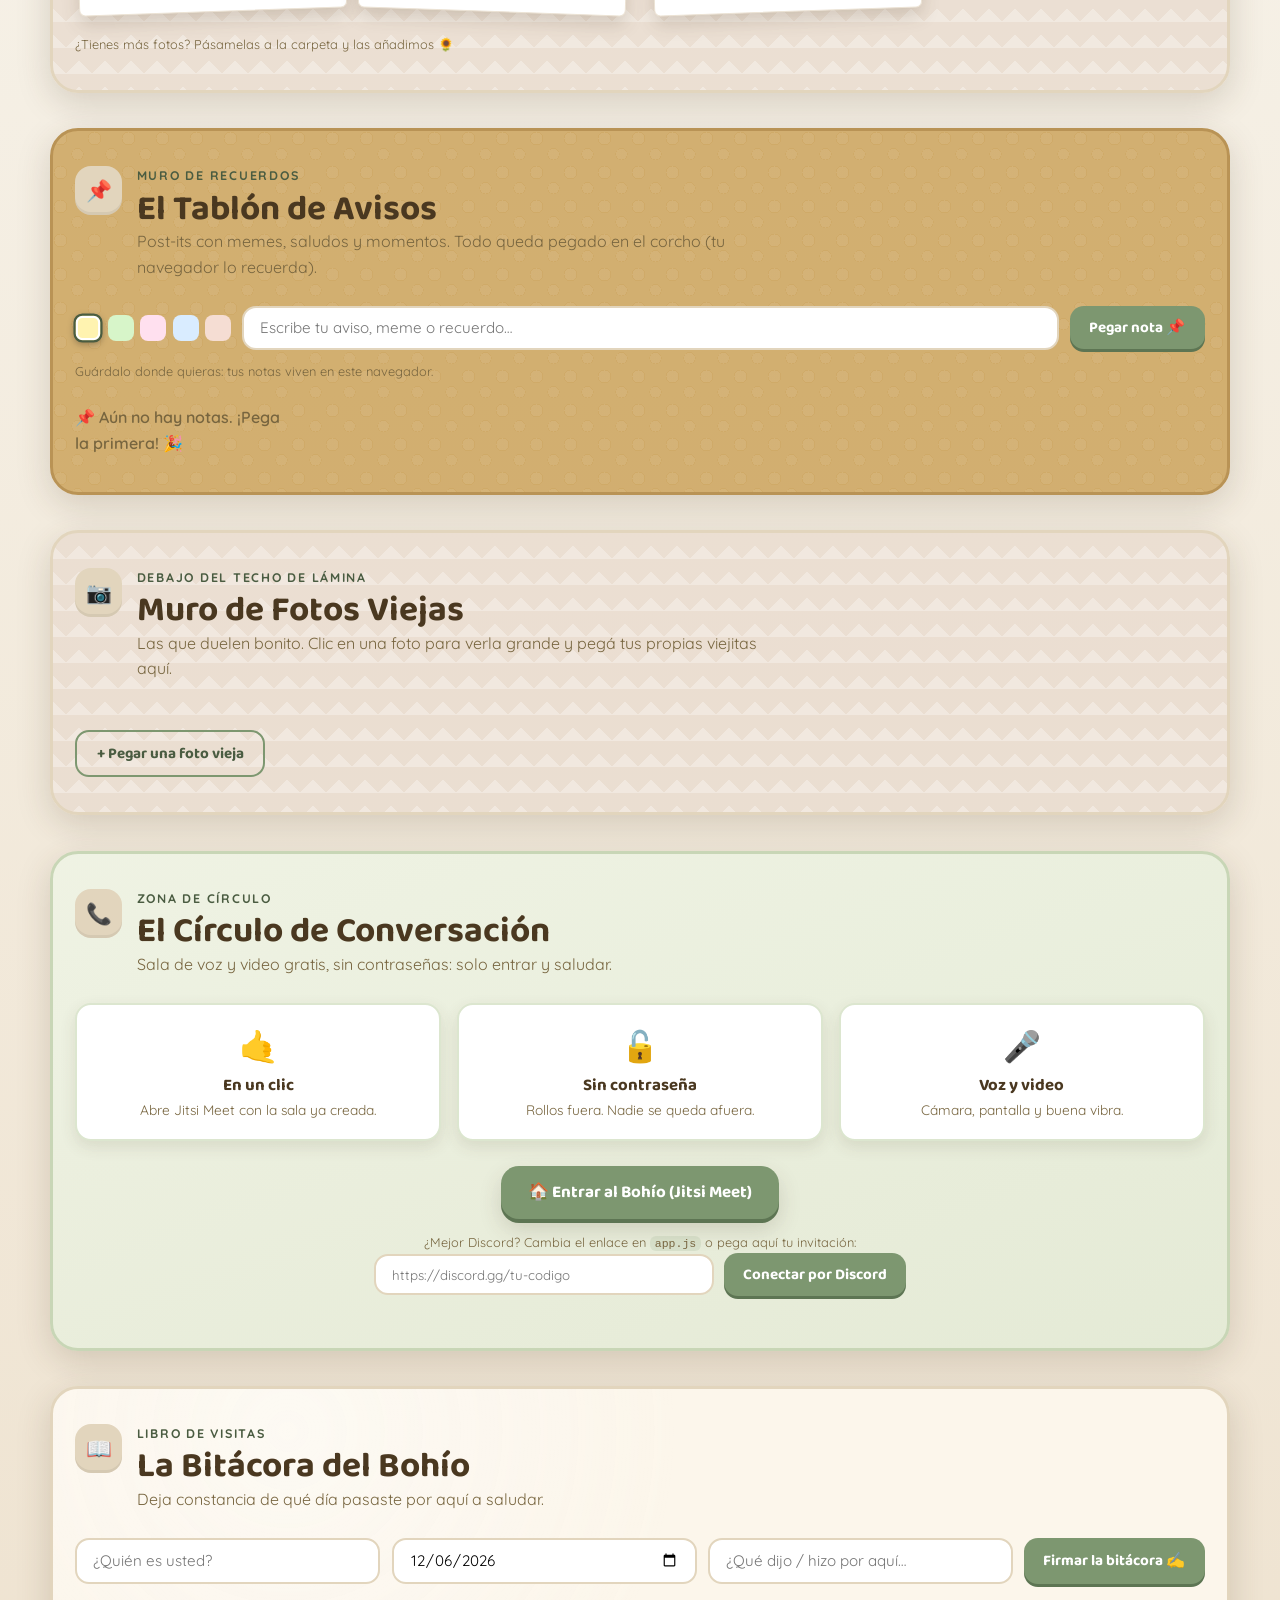
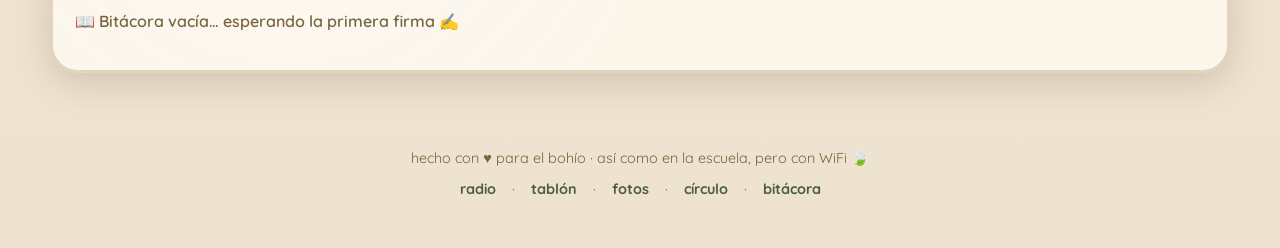
==== commit 71c3d3da: "nube: notas y bitácora compartidas (Supabase) + registro con nombre" ====
--- a/index.html
+++ b/index.html
@@ -14,7 +14,7 @@
 <!-- ============== FONDO DE PÁGINA (fotos 6, 7, 8) ============== -->
 <div class="bg-slideshow" aria-hidden="true">
   <div class="bg-slide" style="background-image:url('imagenes/_ (6).jpeg')"></div>
-  <div class="bg-slide" style="background-image:url('imagenes/_ (7).jpeg')"></div>
+  <div class="bg-slide" style="background-image:url('imagenes/_ (5).jpeg')"></div>
   <div class="bg-slide" style="background-image:url('imagenes/_(8).jpeg')"></div>
 </div>
 <div class="bg-scrim" aria-hidden="true"></div>
@@ -270,7 +270,19 @@
   <div class="lb-inner"><img id="lbImg" src="" alt="Foto ampliada"><button id="lbClose" class="lb-close" aria-label="Cerrar">✕</button></div>
 </div>
 
-<script src="album-data.js"></script>
-<script src="app.js"></script>
+<!-- registro: ¿cómo te llamás? -->
+<div id="nameModal" class="modal" hidden>
+  <div class="modal-box">
+    <p class="eyebrow">la química del bochinche</p>
+    <h3>¿Cómo te llamás? 🌻</h3>
+    <p class="form-note">Así dejamos tu nombre en las notas y en la bitácora. Se guarda en este navegador.</p>
+    <input id="nameInput" type="text" maxlength="24" placeholder="Tu nombre" autocomplete="name">
+    <button id="nameSave" class="btn">Guardar y entrar</button>
+  </div>
+</div>
+
+<script src="db.js"></script>
+<script src="album-data.js?v=3"></script>
+<script src="app.js?v=3"></script>
 </body>
 </html>
--- a/styles.css
+++ b/styles.css
@@ -409,4 +409,14 @@
    (las hojas, la lluvia y las fotos de fondo siguen funcionando) */
 @media (prefers-reduced-motion:reduce){
   .hot:hover,.hot:focus-visible{animation:none}
-}+}
+/* registro de nombre */
+.modal{position:fixed;inset:0;display:grid;place-items:center;background:rgba(28,19,10,.5);z-index:70;padding:1rem}
+.modal-box{background:var(--paper);border:1px solid var(--line);border-radius:18px;padding:1.6rem 1.4rem;max-width:400px;width:100%;box-shadow:0 16px 48px rgba(0,0,0,.35);text-align:center}
+.modal-box h3{margin:.2rem 0 .4rem}
+.modal-box input{width:100%;margin:.6rem 0 .9rem;padding:.7rem .9rem;border:1px solid var(--line);border-radius:12px;font:inherit;background:var(--page);color:inherit}
+.modal-box .btn{width:100%}
+
+/* autor de la nota */
+.note-who{display:block;font-size:.72rem;opacity:.75;margin-top:2px}
+.note-when{display:block}
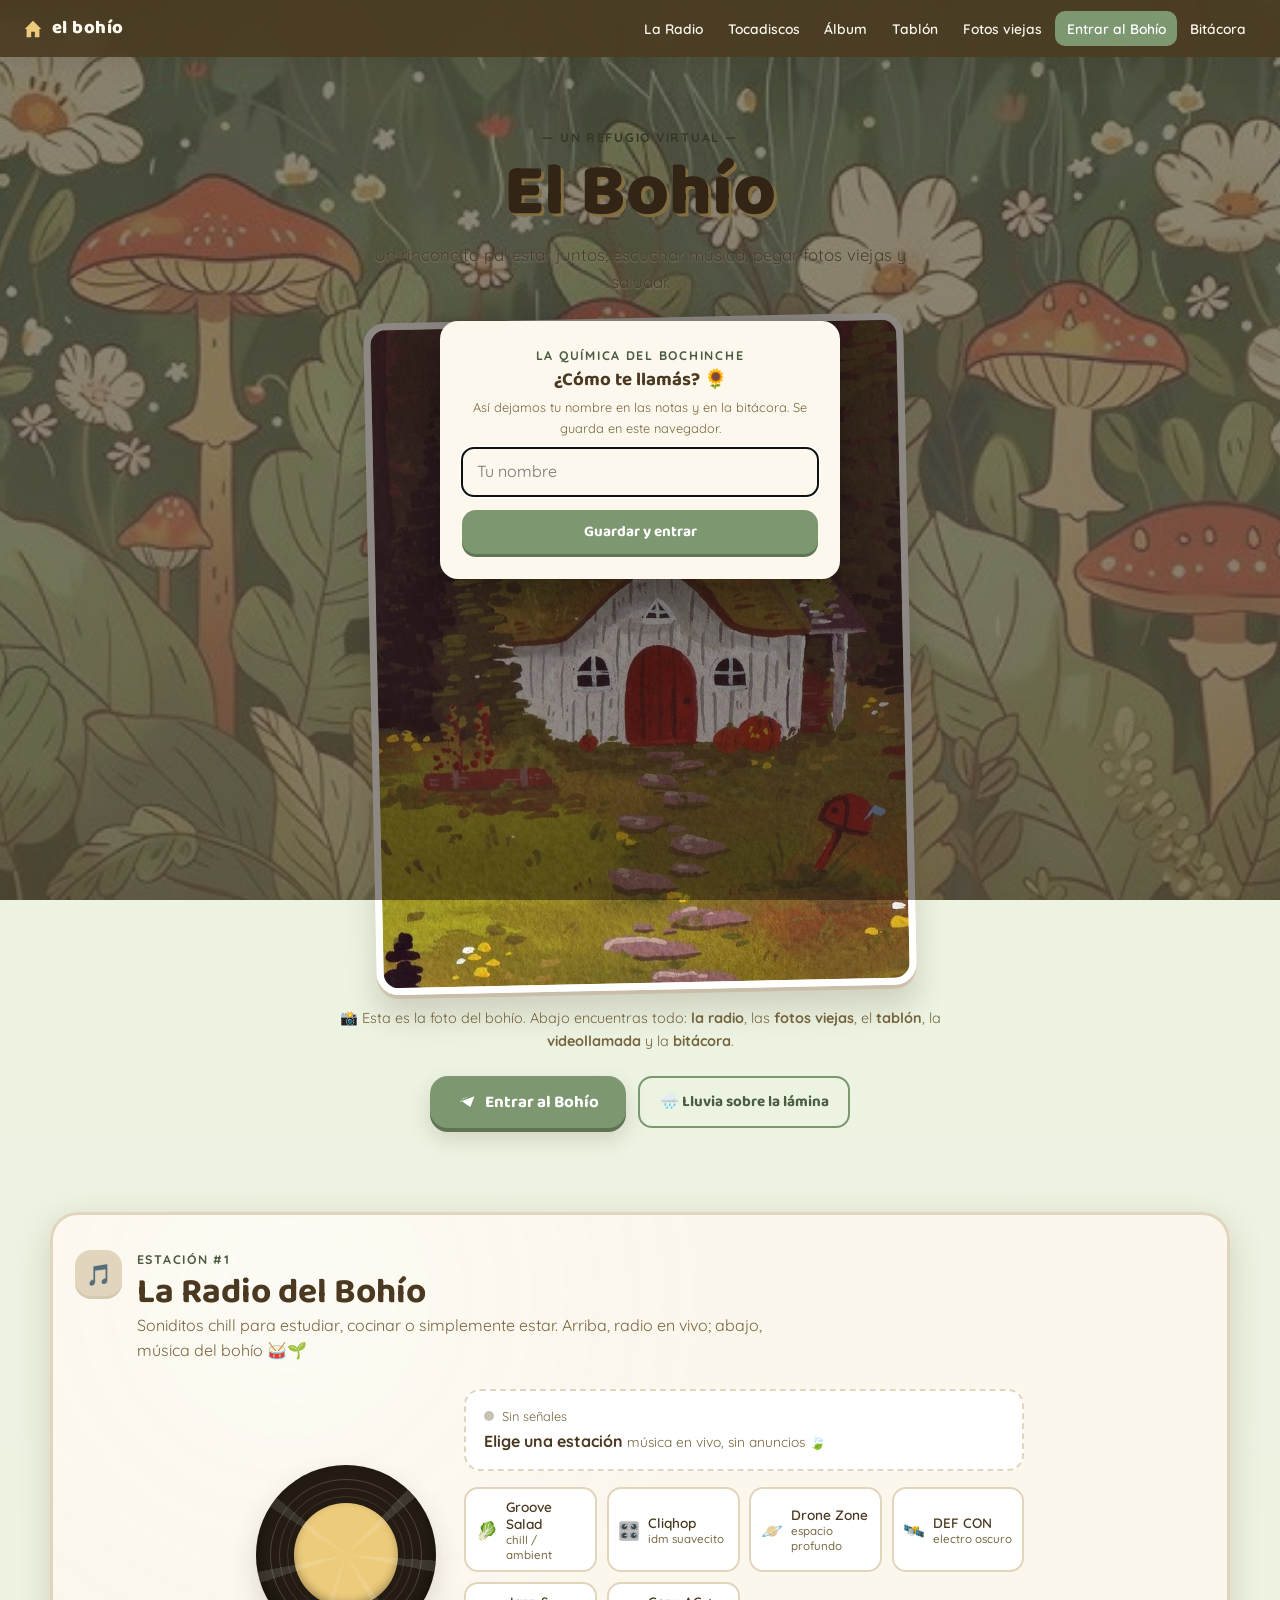
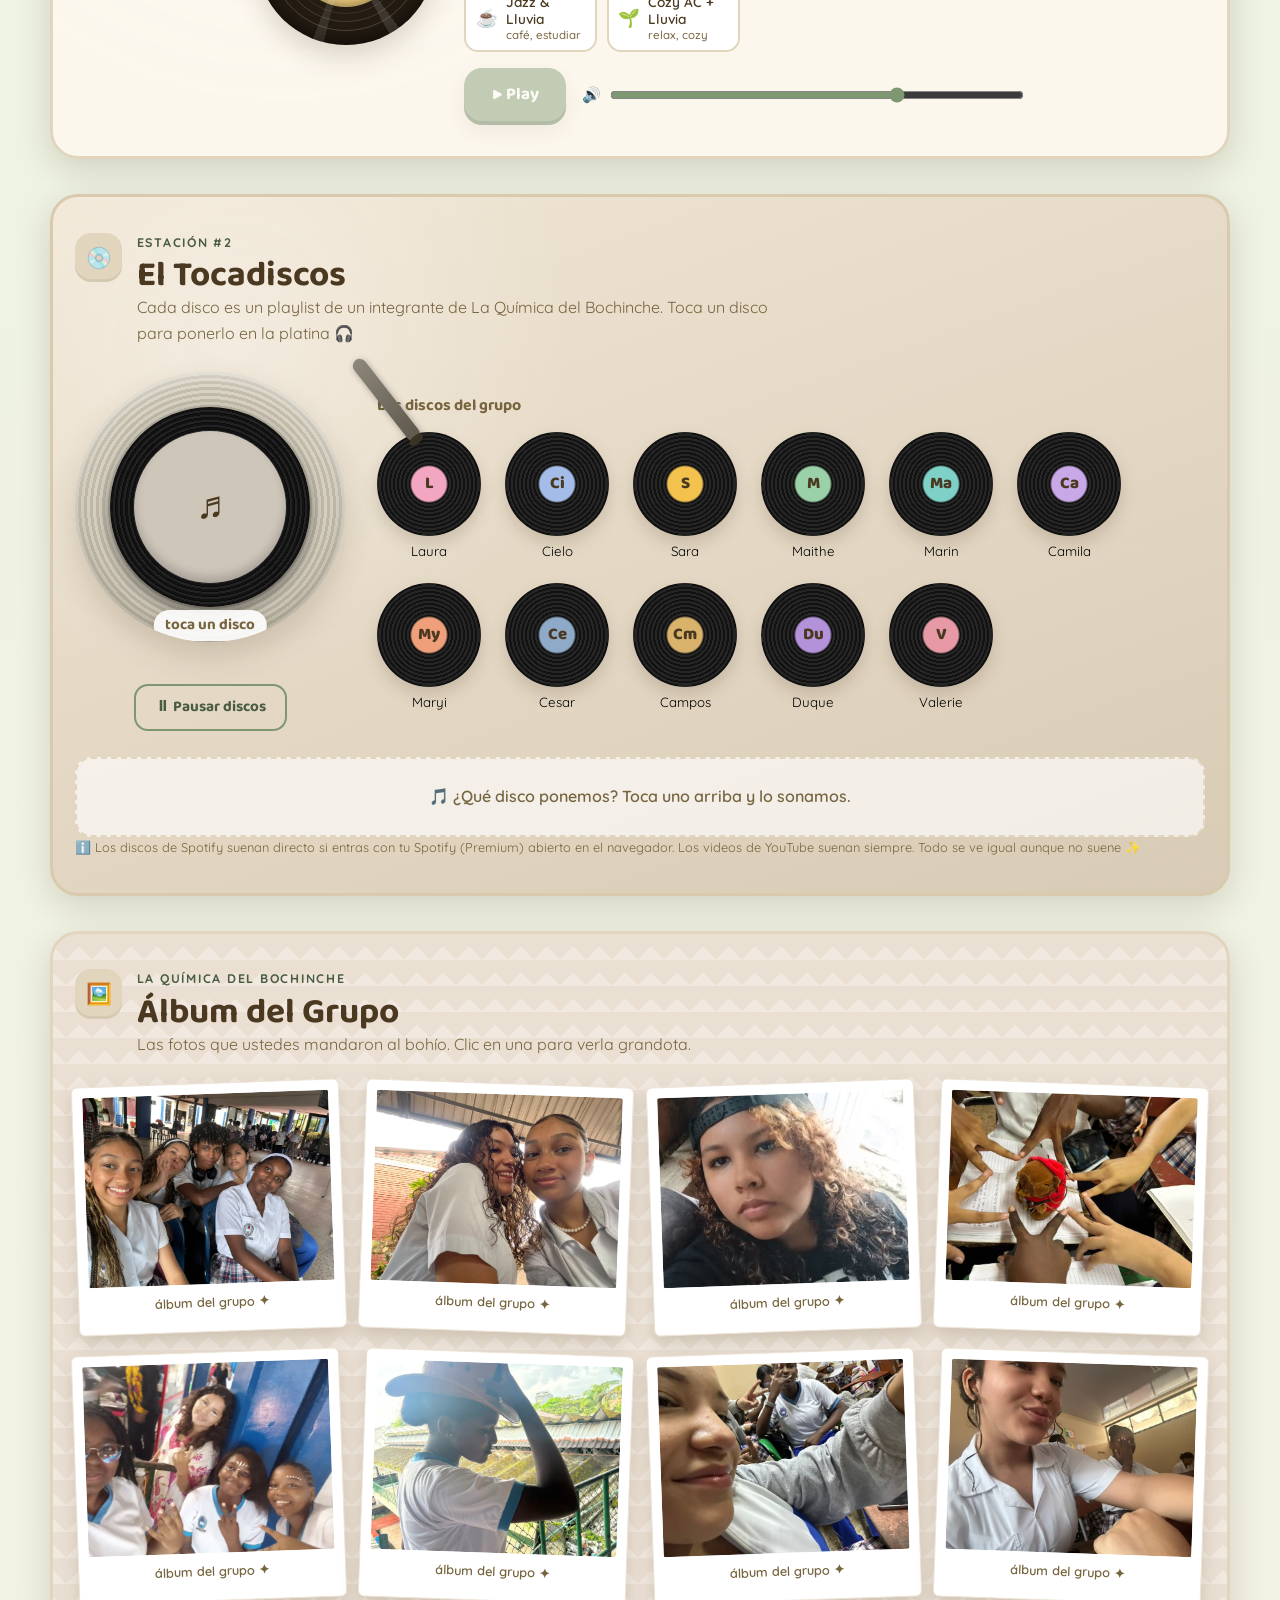
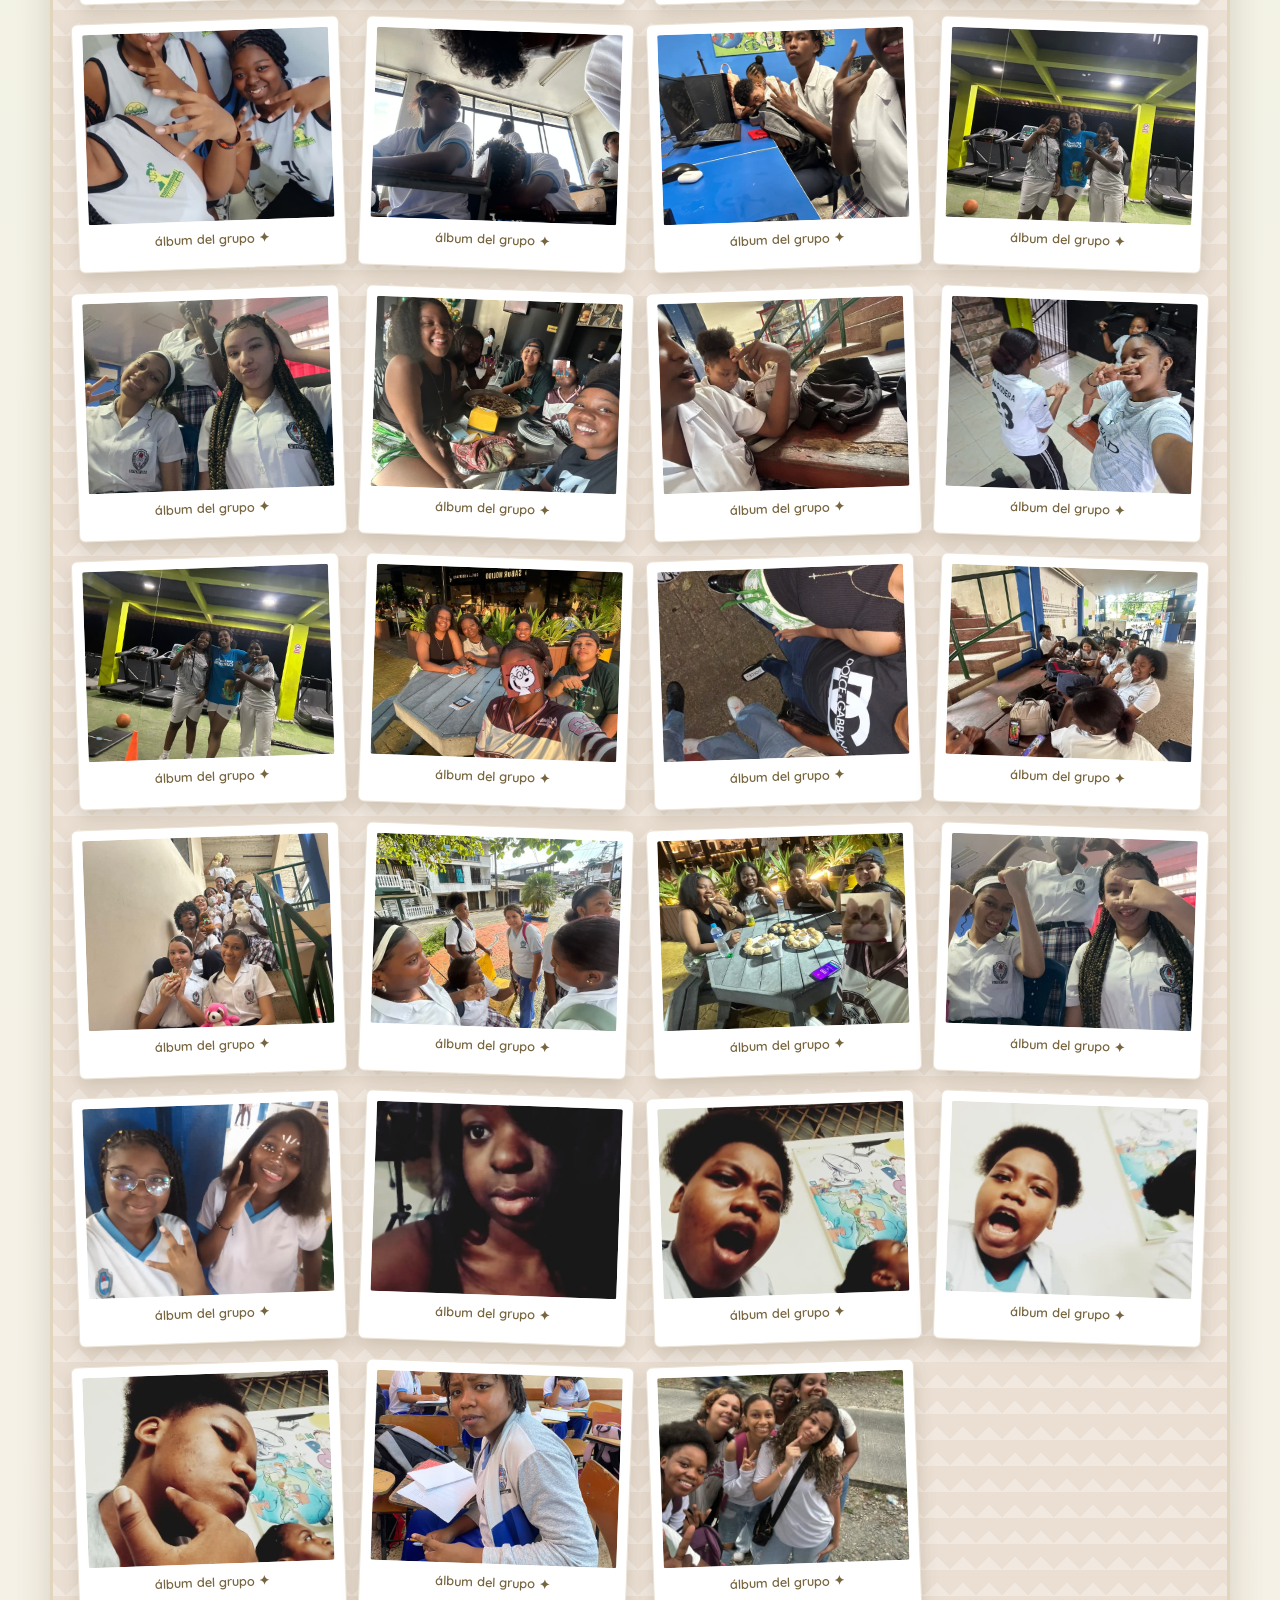
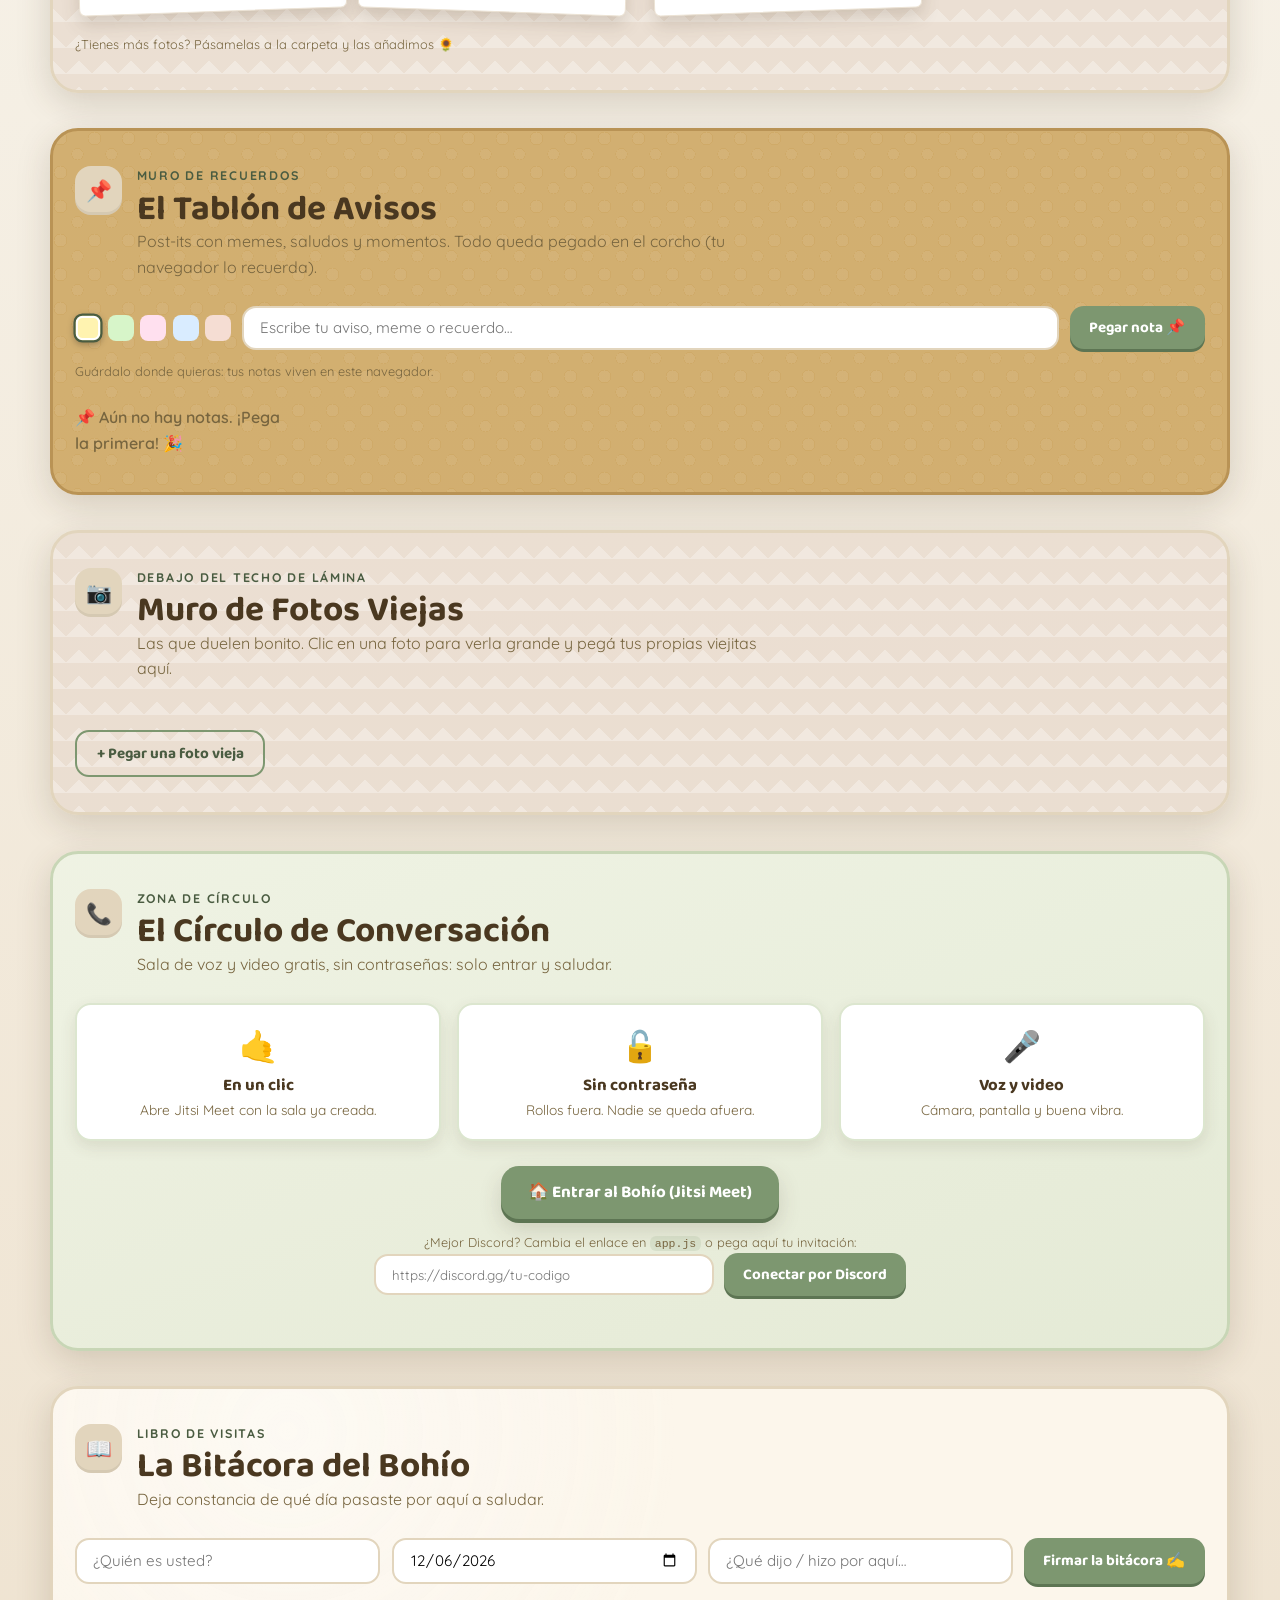
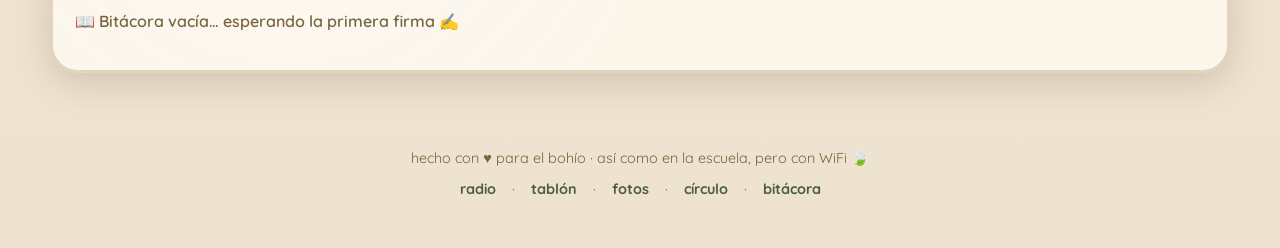
==== commit 298b28b5: "cache-busting css v2" ====
--- a/index.html
+++ b/index.html
@@ -7,7 +7,7 @@
 <link rel="preconnect" href="https://fonts.googleapis.com">
 <link rel="preconnect" href="https://fonts.gstatic.com" crossorigin>
 <link href="https://fonts.googleapis.com/css2?family=Baloo+2:wght@500;600;700;800&family=Quicksand:wght@400;500;600;700&display=swap" rel="stylesheet">
-<link rel="stylesheet" href="styles.css">
+<link rel="stylesheet" href="styles.css?v=2">
 </head>
 <body class="leaves">
 
--- a/styles.css
+++ b/styles.css
@@ -412,6 +412,7 @@
 }
 /* registro de nombre */
 .modal{position:fixed;inset:0;display:grid;place-items:center;background:rgba(28,19,10,.5);z-index:70;padding:1rem}
+.modal[hidden]{display:none}
 .modal-box{background:var(--paper);border:1px solid var(--line);border-radius:18px;padding:1.6rem 1.4rem;max-width:400px;width:100%;box-shadow:0 16px 48px rgba(0,0,0,.35);text-align:center}
 .modal-box h3{margin:.2rem 0 .4rem}
 .modal-box input{width:100%;margin:.6rem 0 .9rem;padding:.7rem .9rem;border:1px solid var(--line);border-radius:12px;font:inherit;background:var(--page);color:inherit}
